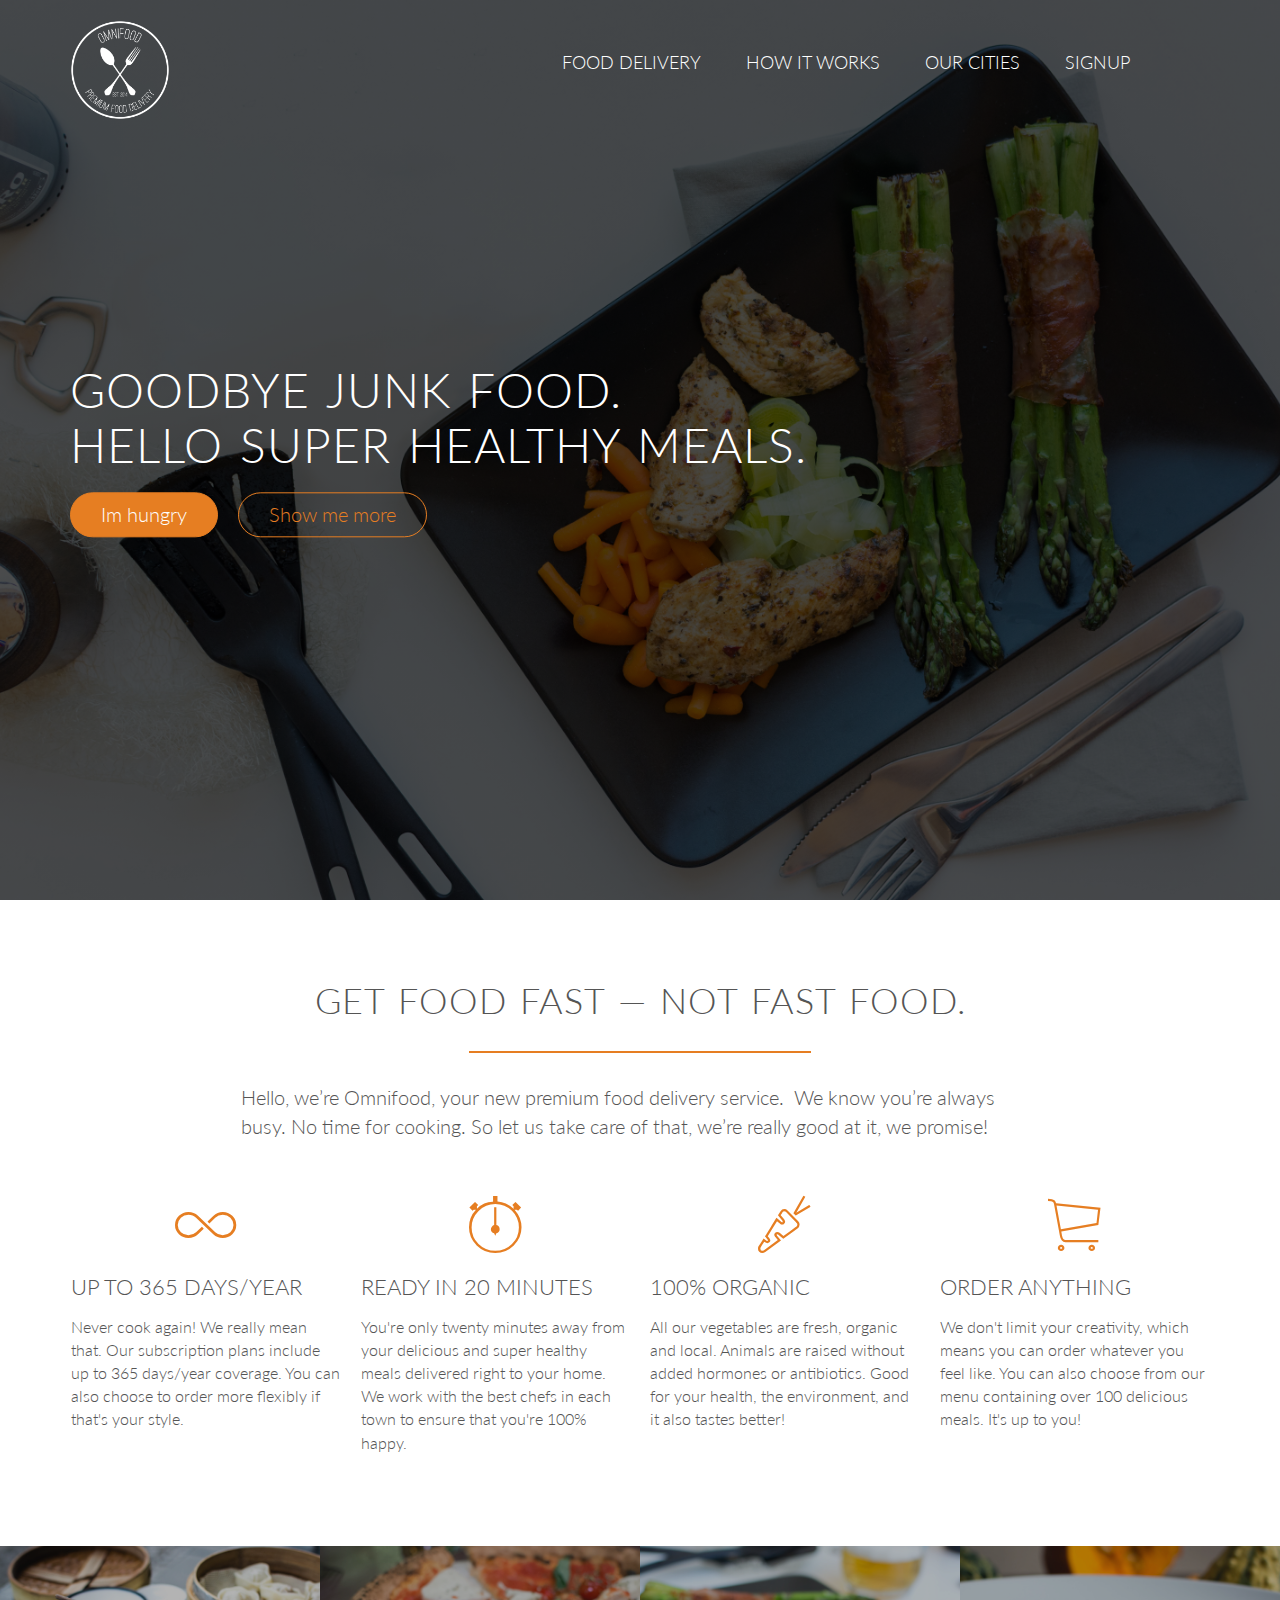
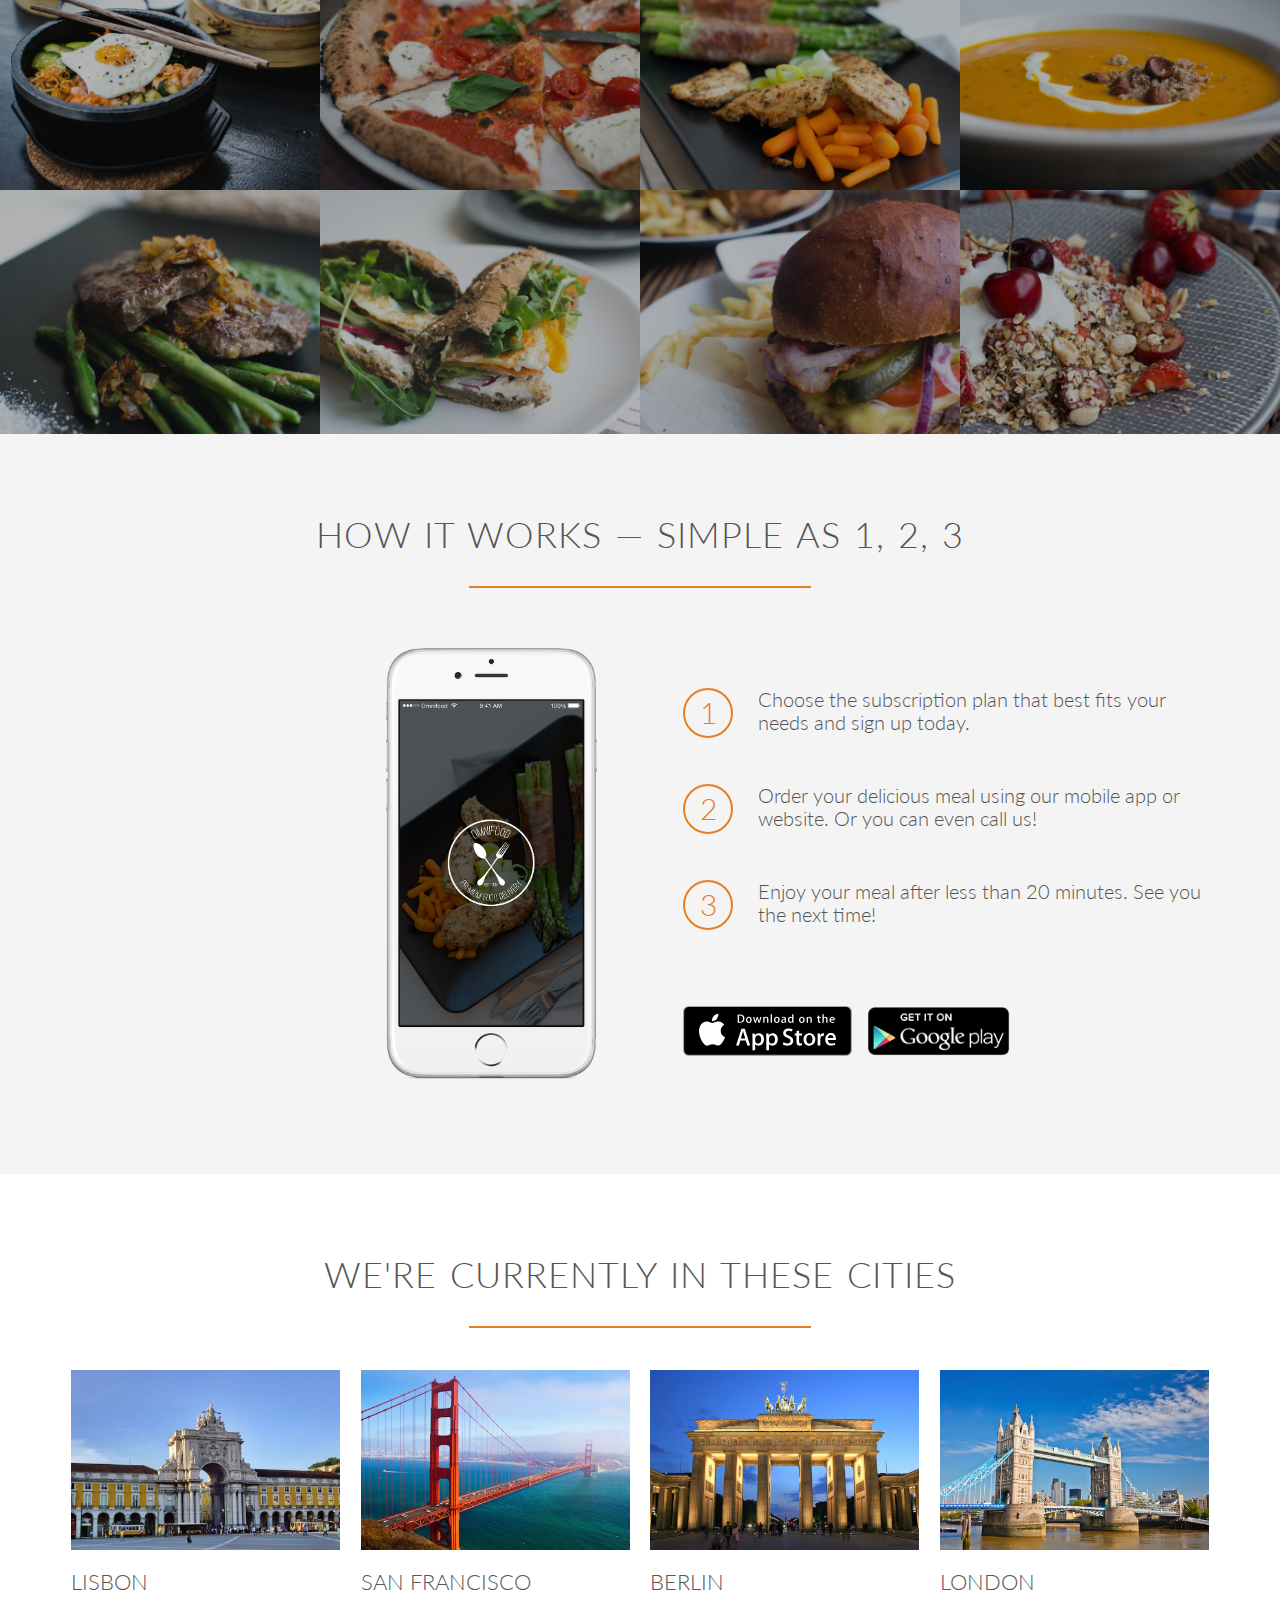
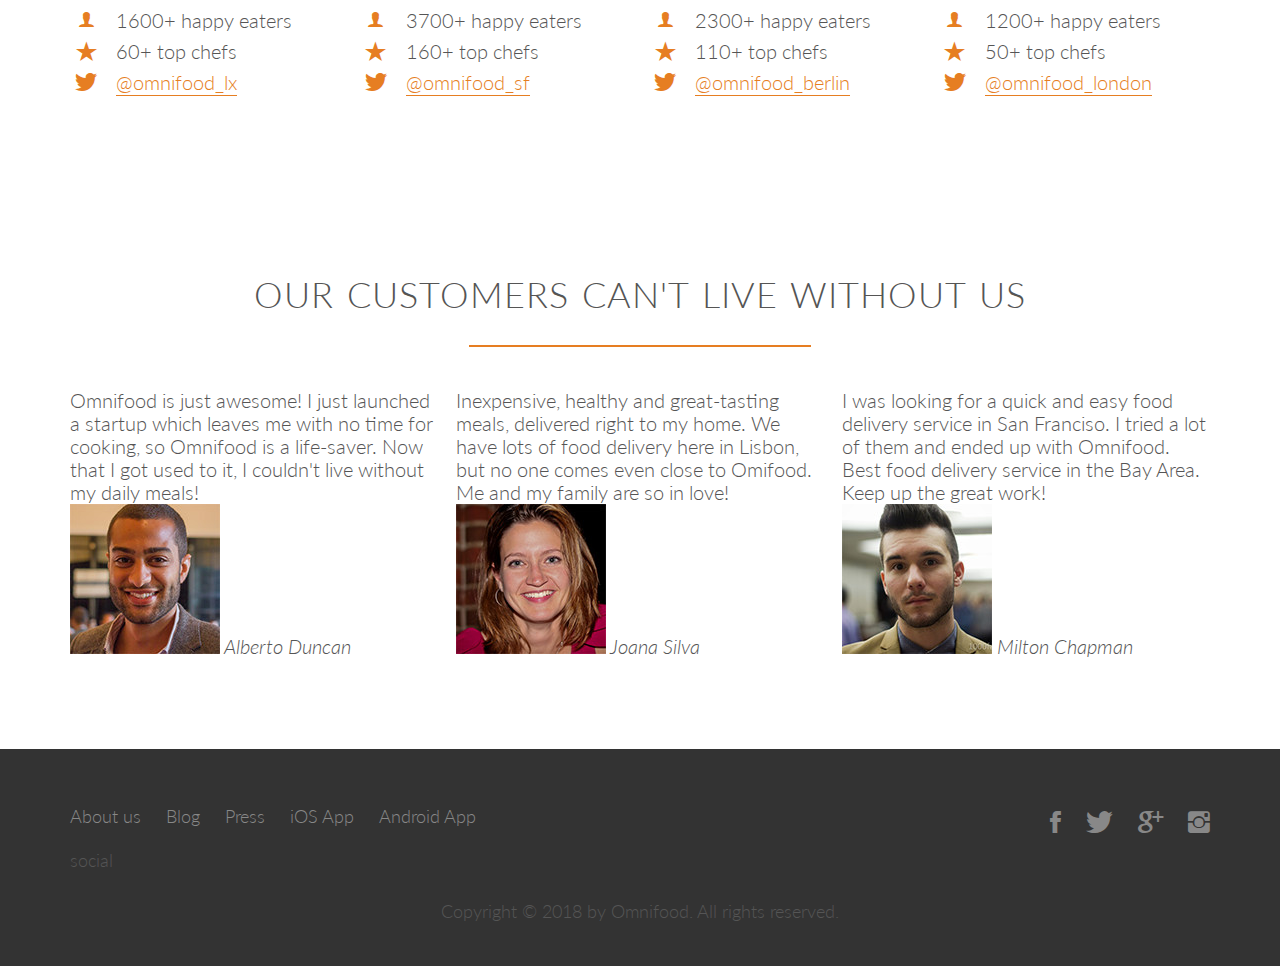
==== 2catering-company/index.html @ ddfd03fe "testimonials html" ====
<!DOCTYPE html>
<html lang=en>
    <head>
        <link rel="stylesheet" href="./vendors/css/normalize.css">
        <link rel="stylesheet" href="./vendors/css/grid.css">
        <link rel="stylesheet" href="./vendors/css/ionicons.min.css">
        <link rel="stylesheet" href="./resources/css/style.css">
        <link href="https://fonts.googleapis.com/css?family=Lato:100,300,300i,400" rel="stylesheet">
        <title>Diet Catering</title>
    </head>
    <body>
        <header>
            <nav>
                <div class="row">
                <img src="./resources/img/logo-white.png" alt="logo" class="logo">
                <ul class="main-nav">
                    <li> <a href="#">Food delivery</a> </li>
                    <li> <a href="#">How it works</a> </li>
                    <li> <a href="#">Our cities</a> </li>
                    <li> <a href="#">Signup</a> </li>
                </ul>
                </div>
            </nav>
            <div class="hero-text-box">
                <h1>Goodbye junk food.<br> Hello super healthy meals.</h1>
                <a class="btn btn-full" href="#">Im hungry</a>
                <a class="btn btn-ghost" href="#">Show me more</a>
            </div>
        </header>

        <section class="section-features">
            <div class="row">
                <h2>Get food fast &mdash; not fast food.</h2>
                <p class="long-copy">
                    Hello, we’re Omnifood, your new premium food delivery service. 
                    We know you’re always busy. No time for cooking. 
                    So let us take care of that, we’re really good at it, we promise!    
                </p>
            </div>
            <div class="row">
                <div class="col span-1-of-4 box">
                <i class="ion-ios-infinite-outline icon-big"></i>
                    <h3>Up to 365 days/year</h3>
                    <p>Never cook again! We really mean that. 
                        Our subscription plans include up to 365 days/year coverage. 
                        You can also choose to order more flexibly if that's your style.
                    </p>
                </div>

                <div class="col span-1-of-4 box">
                <i class="ion-ios-stopwatch-outline icon-big"></i>
                    <h3>Ready in 20 minutes</h3>
                    <p>You're only twenty minutes away from your delicious and 
                        super healthy meals delivered right to your home. 
                        We work with the best chefs in each town to ensure that you're 
                        100% happy.</p>
                </div>

                <div class="col span-1-of-4 box">
                    <i class="ion-ios-nutrition-outline icon-big"></i>
                    <h3>100% organic</h3>
                    <p>All our vegetables are fresh, organic and local. 
                        Animals are raised without added hormones or antibiotics. 
                        Good for your health, the environment, and it also tastes better!</p>
                </div>

                <div class="col span-1-of-4 box">
                    <i class="ion-ios-cart-outline icon-big"></i>
                    <h3>Order anything</h3>
                    <p>We don't limit your creativity, which means you can order 
                        whatever you feel like. 
                        You can also choose from our menu containing over 100 delicious meals. 
                        It's up to you!</p>
                </div>
            </div>
            
        </section>

        <section class="section-meals">
            <ul class="meals-showcase clearfix">
                <li>
                    <figure class="meal-photo">
                        <img src="resources/img/1.jpg" alt="Korean bibimbap with egg and vegetables">
                    </figure>
                </li>
                <li>
                    <figure class="meal-photo">
                        <img src="resources/img/2.jpg" alt="Simple italian pizza with cherry tomatoes">
                    </figure>
                </li>
                <li>
                    <figure class="meal-photo">
                        <img src="resources/img/3.jpg" alt="Chicken breast steak with vegetables ">
                    </figure>
                </li>
                <li>
                    <figure class="meal-photo">
                        <img src="resources/img/4.jpg" alt="Autumn pumpkin soup">
                    </figure>
                </li>
            </ul>
            <ul class="meals-showcase clearfix">
                <li>
                    <figure class="meal-photo">
                        <img src="resources/img/5.jpg" alt="Paleo beef steak with vegetables">
                    </figure>
                </li>
                <li>
                    <figure class="meal-photo">
                        <img src="resources/img/6.jpg" alt="Healthy baguette with egg and vegetables">
                    </figure>
                </li>
                <li>
                    <figure class="meal-photo">
                        <img src="resources/img/7.jpg" alt="Burger with cheddar and bacon">
                    </figure>
                </li>
                <li>
                    <figure class="meal-photo">
                        <img src="resources/img/8.jpg" alt="Granola with cherries and strawberries">
                    </figure>
                </li>
            </ul>
        </section>

        <section class="section-steps">
            <div class="row">
                <h2>How it works &mdash; Simple as 1, 2, 3</h2>
            </div>
            <div class="row">
                <div class="col span-1-of-2 steps-box">
                    <img src="resources/img/app-iPhone.png" alt="iPhone app" class="app-screen">
                </div>
                <div class="col span-1-of-2 steps-box">
                    <div class="works-step">
                        <div>1</div>
                        <p>Choose the subscription plan that best fits your needs and sign up today.</p>
                    </div>
                    <div class="works-step">
                        <div>2</div>
                        <p>Order your delicious meal using our mobile app or website. Or you can even call us!</p>
                    </div>
                    <div class="works-step">
                        <div>3</div>
                        <p>Enjoy your meal after less than 20 minutes. See you the next time!</p>
                    </div>

                    <a href="#" class="btn-app"><img src="resources/img/download-app.svg" alt="App Store Button"></a>
                    <a href="#" class="btn-app"><img src="resources/img/download-app-android.png" alt="Androind Button"></a>
                </div>
            </div>
        </section>

        <section class="section-cities">
            <div class="row">
                <h2>We're currently in these cities</h2>
            </div>
            <div class="row">
                    <div class="col span-1-of-4 box">
                        <img src="resources/img/lisbon-3.jpg" alt="lisbon">
                        <h3>Lisbon</h3>
                        <div class="city-feature">
                            <i class="ion-ios-person icon-small"></i>
                            1600+ happy eaters
                        </div>
                        <div class="city-feature">
                            <i class="ion-ios-star icon-small"></i>
                            60+ top chefs
                        </div>
                        <div class="city-feature">
                            <i class="ion-social-twitter icon-small"></i>
                            <a href="#">@omnifood_lx</a> 
                        </div>
                    </div>
                    <div class="col span-1-of-4 box">
                        <img src="resources/img/san-francisco.jpg" alt="San Francisco">
                        <h3>San Francisco</h3>
                        <div class="city-feature">
                            <i class="ion-ios-person icon-small"></i>
                            3700+ happy eaters
                        </div>
                        <div class="city-feature">
                            <i class="ion-ios-star icon-small"></i>
                            160+ top chefs
                        </div>
                        <div class="city-feature">
                            <i class="ion-social-twitter icon-small"></i>
                            <a href="#">@omnifood_sf</a> 
                        </div>
                    </div>
                    <div class="col span-1-of-4 box">
                        <img src="resources/img/berlin.jpg" alt="Berlin">
                        <h3>Berlin</h3>
                        <div class="city-feature">
                            <i class="ion-ios-person icon-small"></i>
                            2300+ happy eaters
                        </div>
                        <div class="city-feature">
                            <i class="ion-ios-star icon-small"></i>
                            110+ top chefs
                        </div>
                        <div class="city-feature">
                            <i class="ion-social-twitter icon-small"></i>
                            <a href="#">@omnifood_berlin</a> 
                        </div>
                    </div>
                    <div class="col span-1-of-4 box">
                        <img src="resources/img/london.jpg" alt="London">
                        <h3>London</h3>
                        <div class="city-feature">
                            <i class="ion-ios-person icon-small"></i>
                            1200+ happy eaters
                        </div>
                        <div class="city-feature">
                            <i class="ion-ios-star icon-small"></i>
                            50+ top chefs
                        </div>
                        <div class="city-feature">
                            <i class="ion-social-twitter icon-small"></i>
                           <a href="#">@omnifood_london</a> 
                        </div>
                    </div>
            </div>
        </section>

        <section class="section-testimonials">
            <div class="row">
                <h2>Our customers can't live without us</h2>
            </div>
            <div class="row">
            <div class="col span-1-of-3">
                <blockquote>
                    Omnifood is just awesome! I just launched a startup which leaves me with no time for cooking, so Omnifood is a life-saver. Now that I got used to it, I couldn't live without my daily meals!
                </blockquote>
                <cite> <img src="resources/img/customer-1.jpg"> Alberto Duncan</cite>
            </div>
            <div class="col span-1-of-3">
                <blockquote>
                    Inexpensive, healthy and great-tasting meals, delivered right to my home. We have lots of food delivery here in Lisbon, but no one comes even close to Omifood. Me and my family are so in love!
                </blockquote>
                <cite> <img src="resources/img/customer-2.jpg"> Joana Silva</cite>
            </div>
            <div class="col span-1-of-3">
                <blockquote>
                    I was looking for a quick and easy food delivery service in San Franciso. I tried a lot of them and ended up with Omnifood. Best food delivery service in the Bay Area. Keep up the great work!
                </blockquote>
                <cite> <img src="resources/img/customer-3.jpg"> Milton Chapman</cite>
            </div>
            </div>
        </section>

        <footer>
            <div class="row">
                <div class="col span-1-of-2">
                    <ul class="footer-nav">
                        <li> <a href="#">About us</a> </li>
                        <li> <a href="#">Blog</a> </li>
                        <li> <a href="#">Press</a> </li>
                        <li> <a href="#">iOS App</a> </li>
                        <li> <a href="#">Android App</a> </li>

                    </ul>
                </div>
                <div class="col span-1-of-2">
                    <ul class="social-links">
                        <li> <a href="#"> <i class="ion-social-facebook"></i> </a> </li>
                        <li> <a href="#"> <i class="ion-social-twitter"></i> </a> </li>
                        <li> <a href="#"> <i class="ion-social-googleplus"></i> </a> </li>
                        <li> <a href="#"> <i class="ion-social-instagram"></i> </a> </li>
                    </ul>
                </div>social
            </div>
            <div class="row">
                <p>
                    Copyright &copy 2018 by Omnifood. All rights reserved.
                </p>
            </div>
        </footer>
    </body>

</html>
---- 2catering-company/vendors/css/grid.css ----
/*  SECTIONS  ============================================================================= */

.section {
	clear: both;
	padding: 0px;
	margin: 0px;
}

/*  GROUPING  ============================================================================= */

.row {
    zoom: 1; /* For IE 6/7 (trigger hasLayout) */
}

.row:before,
.row:after {
    content:"";
    display:table;
}
.row:after {
    clear:both;
}

/*  GRID COLUMN SETUP   ==================================================================== */

.col {
	display: block;
	float:left;
	margin: 1% 0 1% 1.6%;
}

.col:first-child { margin-left: 0; } /* all browsers except IE6 and lower */


/*  REMOVE MARGINS AS ALL GO FULL WIDTH AT 480 PIXELS */

@media only screen and (max-width: 480px) {
	.col { 
		/*margin: 1% 0 1% 0%;*/
        margin: 0;
	}
}


/*  GRID OF TWO   ============================================================================= */


.span-2-of-2 {
	width: 100%;
}

.span-1-of-2 {
	width: 49.2%;
}

/*  GO FULL WIDTH AT LESS THAN 480 PIXELS */

@media only screen and (max-width: 480px) {
	.span-2-of-2 {
		width: 100%; 
	}
	.span-1-of-2 {
		width: 100%; 
	}
}


/*  GRID OF THREE   ============================================================================= */

	
.span-3-of-3 {
	width: 100%; 
}

.span-2-of-3 {
	width: 66.13%; 
}

.span-1-of-3 {
	width: 32.26%; 
}


/*  GO FULL WIDTH AT LESS THAN 480 PIXELS */

@media only screen and (max-width: 480px) {
	.span-3-of-3 {
		width: 100%; 
	}
	.span-2-of-3 {
		width: 100%; 
	}
	.span-1-of-3 {
		width: 100%;
	}
}

/*  GRID OF FOUR   ============================================================================= */

	
.span-4-of-4 {
	width: 100%; 
}

.span-3-of-4 {
	width: 74.6%; 
}

.span-2-of-4 {
	width: 49.2%; 
}

.span-1-of-4 {
	width: 23.8%; 
}


/*  GO FULL WIDTH AT LESS THAN 480 PIXELS */

@media only screen and (max-width: 480px) {
	.span-4-of-4 {
		width: 100%; 
	}
	.span-3-of-4 {
		width: 100%; 
	}
	.span-2-of-4 {
		width: 100%; 
	}
	.span-1-of-4 {
		width: 100%; 
	}
}


/*  GRID OF FIVE   ============================================================================= */

	
.span-5-of-5 {
	width: 100%;
}

.span-4-of-5 {
  	width: 79.68%; 
}

.span-3-of-5 {
  	width: 59.36%; 
}

.span-2-of-5 {
  	width: 39.04%;
}

.span-1-of-5 {
  	width: 18.72%;
}


/*  GO FULL WIDTH AT LESS THAN 480 PIXELS */

@media only screen and (max-width: 480px) {
	.span-5-of-5 {
		width: 100%; 
	}
	.span-4-of-5 {
		width: 100%; 
	}
	.span-3-of-5 {
		width: 100%; 
	}
	.span-2-of-5 {
		width: 100%; 
	}
	.span-1-of-5 {
		width: 100%; 
	}
}


/*  GRID OF SIX   ============================================================================= */


.span-6-of-6 {
	width: 100%;
}

.span-5-of-6 {
  	width: 83.06%;
}

.span-4-of-6 {
  	width: 66.13%;
}

.span-3-of-6 {
  	width: 49.2%;
}

.span-2-of-6 {
  	width: 32.26%;
}

.span-1-of-6 {
  	width: 15.33%;
}


/*  GO FULL WIDTH AT LESS THAN 480 PIXELS */

@media only screen and (max-width: 480px) {
	.span-6-of-6 {
		width: 100%; 
	}
	.span-5-of-6 {
		width: 100%; 
	}
	.span-4-of-6 {
		width: 100%; 
	}
	.span-3-of-6 {
		width: 100%; 
	}
	.span-2-of-6 {
		width: 100%; 
	}
	.span-1-of-6 {
		width: 100%; 
	}
}



/*  GRID OF SEVEN   ============================================================================= */


.span-7-of-7 {
	width: 100%;
}

.span-6-of-7 {
	width: 85.48%;
}

.span-5-of-7 {
  	width: 70.97%;
}

.span-4-of-7 {
  	width: 56.45%;
}

.span-3-of-7 {
  	width: 41.94%;
}

.span-2-of-7 {
  	width: 27.42%;
}

.span-1-of-7 {
  	width: 12.91%;
}


/*  GO FULL WIDTH AT LESS THAN 480 PIXELS */

@media only screen and (max-width: 480px) {
	.span-7-of-7 {
		width: 100%; 
	}
	.span-6-of-7 {
		width: 100%; 
	}
	.span-5-of-7 {
		width: 100%; 
	}
	.span-4-of-7 {
		width: 100%; 
	}
	.span-3-of-7 {
		width: 100%; 
	}
	.span-2-of-7 {
		width: 100%; 
	}
	.span-1-of-7 {
		width: 100%; 
	}
}


/*  GRID OF EIGHT   ============================================================================= */

	
.span-8-of-8 {
	width: 100%;
}

.span-7-of-8 {
	width: 87.3%; 
}

.span-6-of-8 {
	width: 74.6%; 
}

.span-5-of-8 {
	width: 61.9%; 
}

.span-4-of-8 {
	width: 49.2%; 
}

.span-3-of-8 {
	width: 36.5%;
}

.span-2-of-8 {
	width: 23.8%; 
}

.span-1-of-8 {
	width: 11.1%; 
}


/*  GO FULL WIDTH AT LESS THAN 480 PIXELS */

@media only screen and (max-width: 480px) {
	.span-8-of-8 {
		width: 100%; 
	}
	.span-7-of-8 {
		width: 100%; 
	}
	.span-6-of-8 {
		width: 100%; 
	}
	.span-5-of-8 {
		width: 100%; 
	}
	.span-4-of-8 {
		width: 100%; 
	}
	.span-3-of-8 {
		width: 100%; 
	}
	.span-2-of-8 {
		width: 100%; 
	}
	.span-1-of-8 {
		width: 100%; 
	}
}


/*  GRID OF NINE   ============================================================================= */


.span-9-of-9 {
	width: 100%;
}

.span-8-of-9 {
	width: 88.71%;
}

.span-7-of-9 {
	width: 77.42%; 
}

.span-6-of-9 {
	width: 66.13%; 
}

.span-5-of-9 {
	width: 54.84%; 
}

.span-4-of-9 {
	width: 43.55%; 
}

.span-3-of-9 {
	width: 32.26%;
}

.span-2-of-9 {
	width: 20.97%; 
}

.span-1-of-9 {
	width: 9.68%; 
}


/*  GO FULL WIDTH AT LESS THAN 480 PIXELS */

@media only screen and (max-width: 480px) {
	.span-9-of-9 {
		width: 100%; 
	}
	.span-8-of-9 {
		width: 100%; 
	}
	.span-7-of-9 {
		width: 100%; 
	}
	.span-6-of-9 {
		width: 100%; 
	}
	.span-5-of-9 {
		width: 100%; 
	}
	.span-4-of-9 {
		width: 100%; 
	}
	.span-3-of-9 {
		width: 100%; 
	}
	.span-2-of-9 {
		width: 100%; 
	}
	.span-1-of-9 {
		width: 100%; 
	}
}


/*  GRID OF TEN   ============================================================================= */


.span-10-of-10 {
	width: 100%;
}

.span-9-of-10 {
	width: 89.84%;
}

.span-8-of-10 {
	width: 79.68%;
}

.span-7-of-10 {
	width: 69.52%; 
}

.span-6-of-10 {
	width: 59.36%; 
}

.span-5-of-10 {
	width: 49.2%; 
}

.span-4-of-10 {
	width: 39.04%; 
}

.span-3-of-10 {
	width: 28.88%;
}

.span-2-of-10 {
	width: 18.72%; 
}

.span-1-of-10 {
	width: 8.56%; 
}


/*  GO FULL WIDTH AT LESS THAN 480 PIXELS */

@media only screen and (max-width: 480px) {
	.span-10-of-10 {
		width: 100%; 
	}
	.span-9-of-10 {
		width: 100%; 
	}
	.span-8-of-10 {
		width: 100%; 
	}
	.span-7-of-10 {
		width: 100%; 
	}
	.span-6-of-10 {
		width: 100%; 
	}
	.span-5-of-10 {
		width: 100%; 
	}
	.span-4-of-10 {
		width: 100%; 
	}
	.span-3-of-10 {
		width: 100%; 
	}
	.span-2-of-10 {
		width: 100%; 
	}
	.span-1-of-10 {
		width: 100%; 
	}
}


/*  GRID OF ELEVEN   ============================================================================= */

.span-11-of-11 {
	width: 100%;
}

.span-10-of-11 {
	width: 90.76%;
}

.span-9-of-11 {
	width: 81.52%;
}

.span-8-of-11 {
	width: 72.29%;
}

.span-7-of-11 {
	width: 63.05%; 
}

.span-6-of-11 {
	width: 53.81%; 
}

.span-5-of-11 {
	width: 44.58%; 
}

.span-4-of-11 {
	width: 35.34%; 
}

.span-3-of-11 {
	width: 26.1%;
}

.span-2-of-11 {
	width: 16.87%; 
}

.span-1-of-11 {
	width: 7.63%; 
}


/*  GO FULL WIDTH AT LESS THAN 480 PIXELS */

@media only screen and (max-width: 480px) {
	.span-11-of-11 {
		width: 100%; 
	}
	.span-10-of-11 {
		width: 100%; 
	}
	.span-9-of-11 {
		width: 100%; 
	}
	.span-8-of-11 {
		width: 100%; 
	}
	.span-7-of-11 {
		width: 100%; 
	}
	.span-6-of-11 {
		width: 100%; 
	}
	.span-5-of-11 {
		width: 100%; 
	}
	.span-4-of-11 {
		width: 100%; 
	}
	.span-3-of-11 {
		width: 100%; 
	}
	.span-2-of-11 {
		width: 100%; 
	}
	.span-1-of-11 {
		width: 100%; 
	}
}


/*  GRID OF TWELVE   ============================================================================= */

.span-12-of-12 {
	width: 100%;
}

.span-11-of-12 {
	width: 91.53%;
}

.span-10-of-12 {
	width: 83.06%;
}

.span-9-of-12 {
	width: 74.6%;
}

.span-8-of-12 {
	width: 66.13%;
}

.span-7-of-12 {
	width: 57.66%; 
}

.span-6-of-12 {
	width: 49.2%; 
}

.span-5-of-12 {
	width: 40.73%; 
}

.span-4-of-12 {
	width: 32.26%; 
}

.span-3-of-12 {
	width: 23.8%;
}

.span-2-of-12 {
	width: 15.33%; 
}

.span-1-of-12 {
	width: 6.86%; 
}


/*  GO FULL WIDTH AT LESS THAN 480 PIXELS */

@media only screen and (max-width: 480px) {
	.span-12-of-12 {
		width: 100%; 
	}
	.span-11-of-12 {
		width: 100%; 
	}
	.span-10-of-12 {
		width: 100%; 
	}
	.span-9-of-12 {
		width: 100%; 
	}
	.span-8-of-12 {
		width: 100%; 
	}
	.span-7-of-12 {
		width: 100%; 
	}
	.span-6-of-12 {
		width: 100%; 
	}
	.span-5-of-12 {
		width: 100%; 
	}
	.span-4-of-12 {
		width: 100%; 
	}
	.span-3-of-12 {
		width: 100%; 
	}
	.span-2-of-12 {
		width: 100%; 
	}
	.span-1-of-12 {
		width: 100%; 
	}
}
---- 2catering-company/resources/css/style.css ----
/* orange:  #e67e22*/

/*---------------------------------*/
/* BASIC SETUP */
/*---------------------------------*/

* {
    margin: 0;
    padding: 0;
    box-sizing: border-box;
}

html,
body {
    color: #555;
    font-family: 'Lato', 'Arial', sans-serif;
    font-weight: 300;
    font-size: 20px;
    text-rendering: optimizeLegibility;
}

.clearfix {zoom: 1;}
.clearfix:after {
    content: '.';
    clear: both;
    display: block;
    height: 0;
    visibility: hidden;
}

/*---------------------------------*/
/* REUSABLE COMPONENTS */
/*---------------------------------*/

.row {
    max-width: 1140px;
    margin: 0 auto;
}

section {
    padding: 80px 0;
}

h1, 
h2,
h3 {
    font-weight: 300;
    text-transform: uppercase;
}

h1 {
    margin-top: 0;
    margin-bottom: 20px;
    color: #fff;
    font-size: 240%;
    word-spacing: 3px;
    letter-spacing: 1px;
}

h2 {
    font-size: 180%;
    word-spacing: 2px;
    text-align: center;
    margin-bottom: 30px;
    letter-spacing: 1px;
}

h3 {
    font-size: 110%;
    margin-bottom: 15px;
}

h2:after {
    display: block;
    height: 2px;
    background-color: #e67e22;
    content: " ";
    width: 30%;
    margin: 0 auto;
    margin-top: 30px;
}

.box {
    padding: 1px;
}

/* PARAGRAPHS */
.long-copy {
    line-height: 145%;
    width: 70%;
    margin-left: 15%;
}

.box p {
    font-size: 80%;
    line-height: 145%;
}

/* ICONS */
.icon-big {
    font-size: 350%;
    display: block;
    color: #e67e22;
    margin-bottom: 10px;
    text-align: center;
}

.icon-small {
    display: inline-block;
    width: 30px;
    text-align: center;
    color: #e67e22;
    font-size: 120%;
    margin-right: 10px;
    /* aligning icons and text*/
    line-height: 120%;
    vertical-align: middle;
    margin-top: -5px;
}

/* LINKS */

a:link,
a:visited {
    color: #e67e22;
    text-decoration: none;
    padding-bottom: 1px;
    border-bottom: 1px solid #e67e22;
    transition: border-bottom 0.2s, color 0.2s;
}

a:hover,
a:active {
    color: #555;
    border-bottom: 1px solid transparent;
}

/* BUTTONS */

.btn:link,
.btn:visited {
    display: inline-block;
    padding: 10px 30px;
    font-weight: 300;
    text-decoration: none;
    border-radius: 200px;
    transition: background-color 0.2s, border 0.2s, color 0.2s;
}

.btn-full:link,
.btn-full:visited  {
    background-color: #e67e22;
    border: 1px solid #e67e22;
    color: #fff;
    margin-right: 15px;
}

.btn-ghost:link,
.btn-ghost:visited {
    border: 1px solid #e67e22;
    color: #e67e22
}

.btn:hover,
.btn:active {
    background-color: #cf6d17;
}

.btn-full:hover,
.btn-full:active {
    border: 1px solid #cf6d17;
}

.btn-ghost:hover,
.btn-ghost:active {
    border: 1px solid #cf6d17;
    color: #fff;
}

/*---------------------------------*/
/* HEADER */
/*---------------------------------*/

header {
    background-image: linear-gradient(rgba(0, 0, 0, 0.7), rgba(0, 0, 0, 0.7)), url(img/hero.jpg);
    background-size: cover;
    background-position: center;
    height: 100vh;
}

.hero-text-box {
    position: absolute;
    width: 1140px;
    top: 50%;
    left: 50%;
    transform: translate(-50%, -50%);
}

.logo {
    height: 100px;
    width: auto;
    float: left;
    margin-top: 20px;
}

.main-nav {
    float: right;
    list-style: none;
    margin-top: 50px;
    margin-right: 80px;
}

.main-nav li {
    display: inline-block;
    margin-left: 40px;
}

.main-nav li a:link,
.main-nav li a:visited {
    color: #fff;
    text-decoration: none;
    text-transform: uppercase;
    font-size: 90%;
    border-bottom: 2px solid transparent;
    transition: border-bottom 0.2s;
    padding: 5px 0;
}

.main-nav li a:hover,
.main-nav li a:active {
    border-bottom: 2px solid #e67e22;
}

/*---------------------------------*/
/* FEATURES */
/*---------------------------------*/

.section-features .long-copy {
    margin-bottom: 30px;
}

/*---------------------------------*/
/* MEALS */
/*---------------------------------*/

.section-meals {
    padding: 0;
}

.meals-showcase {
    list-style: none;
    width: 100%;
}

.meals-showcase li {
    display: block;
    float: left;
    width: 25%;
}

.meal-photo {
    width: 100%;
    margin: 0;
    overflow: hidden;
    background-color: #000;
}

.meal-photo img {
    opacity: 0.7;
    width: 100%;
    height: auto;
    transform: scale(1.15);
    transition: transform 0.5s, opacity 0.5s;
}

.meal-photo img:hover {
    opacity: 1;
    width: 100%;
    height: auto;
    transform: scale(1.03);
}

/*---------------------------------*/
/* HOW IT WORKS */
/*---------------------------------*/

.section-steps {
    background-color: #f4f4f4;
}

.steps-box:first-child {
    text-align: right;
    padding-right: 3%;
    margin-top: 30px;
}

.steps-box:last-child {
    padding-left: 3%;
    margin-top: 70px;
}

.app-screen {
    width: 40%;
}

.works-step {
    margin-bottom: 50px;
}

.works-step:last-of-type {
    margin-bottom: 80px;
}

.works-step div {
    color: #e67e22;
    border: 2px solid #e67e22;
    display: inline-block;
    border-radius: 50%;
    height: 50px;
    width: 50px;
    text-align: center;
    padding: 5px;
    float: left;
    font-size: 150%;
    margin-right: 25px;
}

.btn-app:link,
.btn-app:visited {
    border: 0;
}

.btn-app img {
    height: 50px;
    width: auto;
    margin-right: 10px;
}

/*---------------------------------*/
/* CITIES */
/*---------------------------------*/

.box img {
    width: 100%;
    height: auto;
    margin-bottom: 15px;
}

.city-feature {
    margin-bottom: 5px;
}


/*---------------------------------*/
/* FOOTER */
/*---------------------------------*/

footer {
    background-color: #333;
    padding: 45px;
    font-size: 90%;
}

.footer-nav {
    list-style: none;
    float: left;
}

.social-links {
    list-style: none;
    float: right;
}

.footer-nav li, 
.social-links li {
    display: inline-block;
    margin-right: 20px;
}

.footer-nav li:last-child , 
.social-links li:last-child {
    margin-right: 0;
}

.footer-nav li a:link,
.footer-nav li a:visited,
.social-links li a:link,
.social-links li a:visited {
    text-decoration: none;
    border: 0;
    color: #888;
    transition: color 0.5s;
}

.footer-nav li a:hover,
.footer-nav li a:active {
    color: #ddd;
}

.social-links li a:link,
.social-links li a:visited {
    font-size: 160%;
}

.ion-social-facebook,
.ion-social-twitter,
.ion-social-googleplus,
.ion-social-instagram {
    transition: color 0.2s;
}

.ion-social-facebook:hover {
    color: #3b5999;
}
.ion-social-twitter:hover {
    color: #55acee;
}
.ion-social-googleplus:hover {
    color: #dd4b39;
}
.ion-social-instagram:hover {
    color: #e4405f;
}

footer p {
    color: 888;
    text-align: center;
    margin-top: 30px;
}
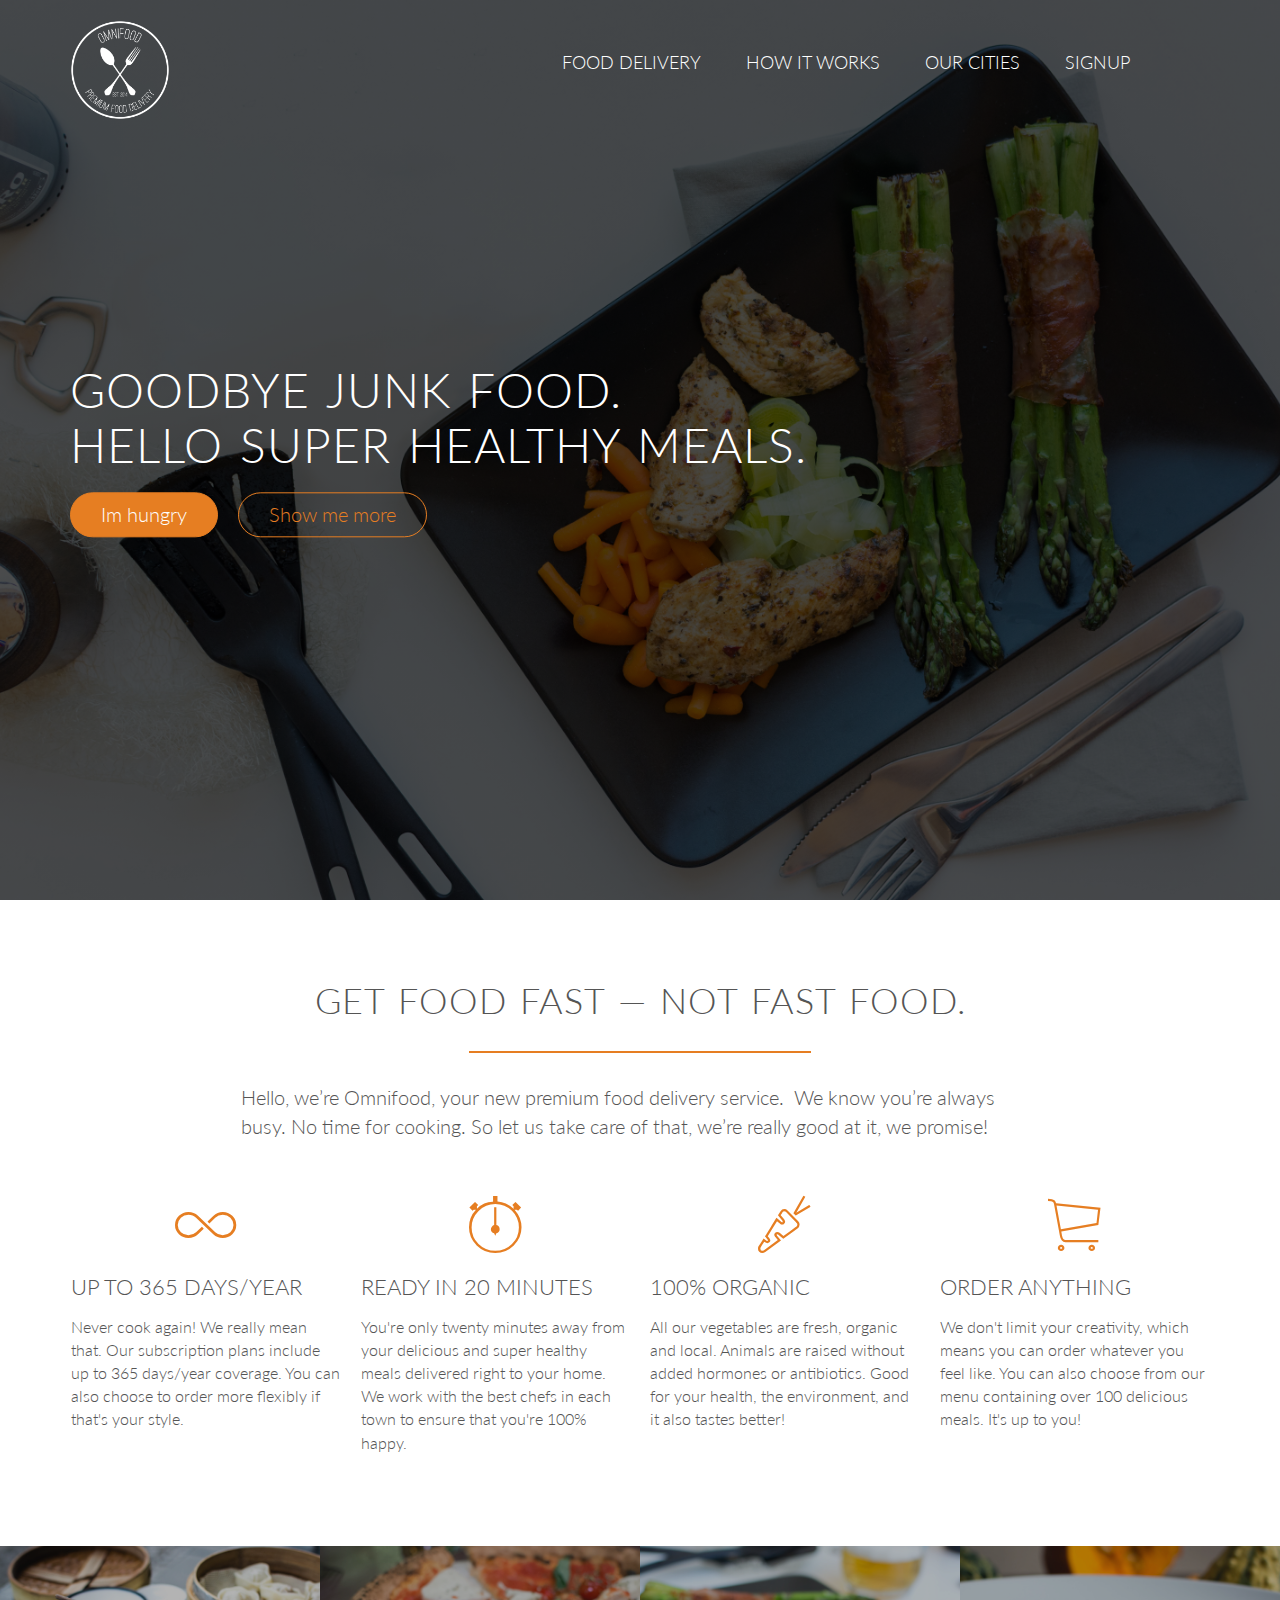
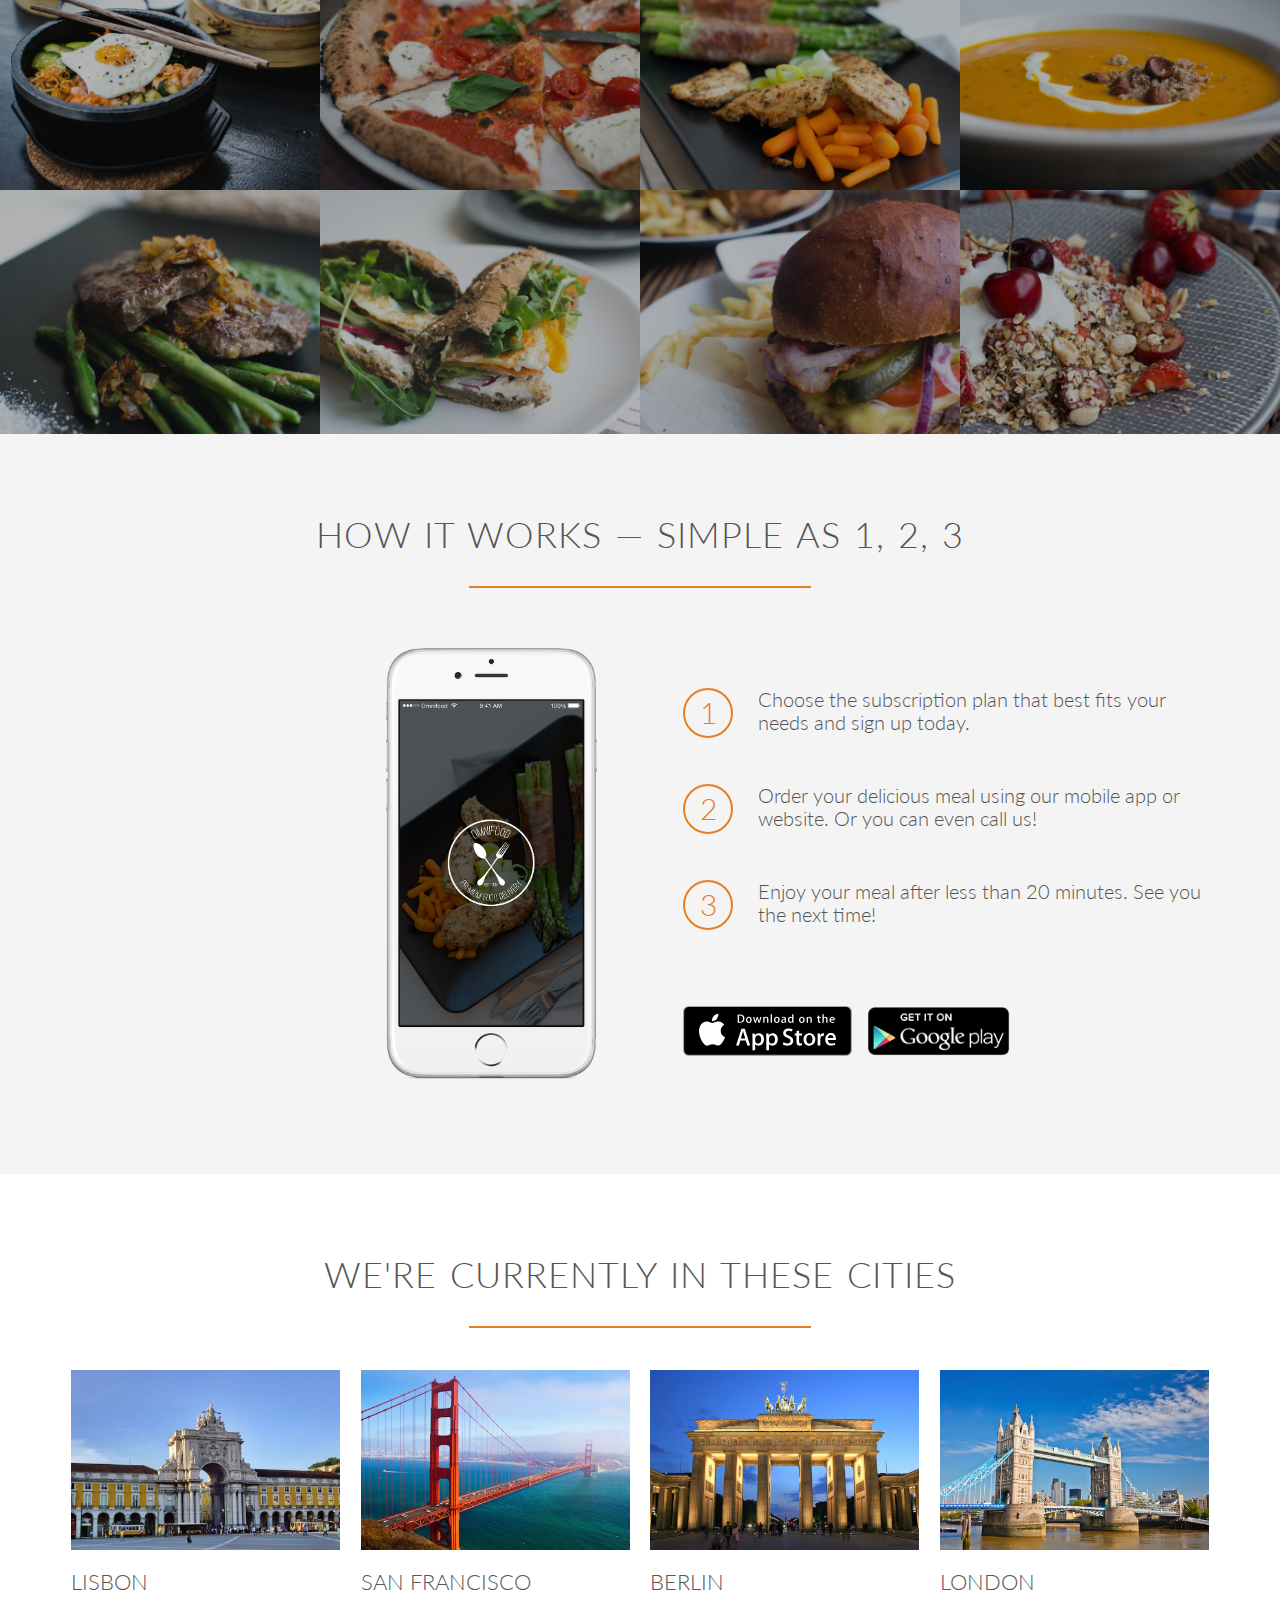
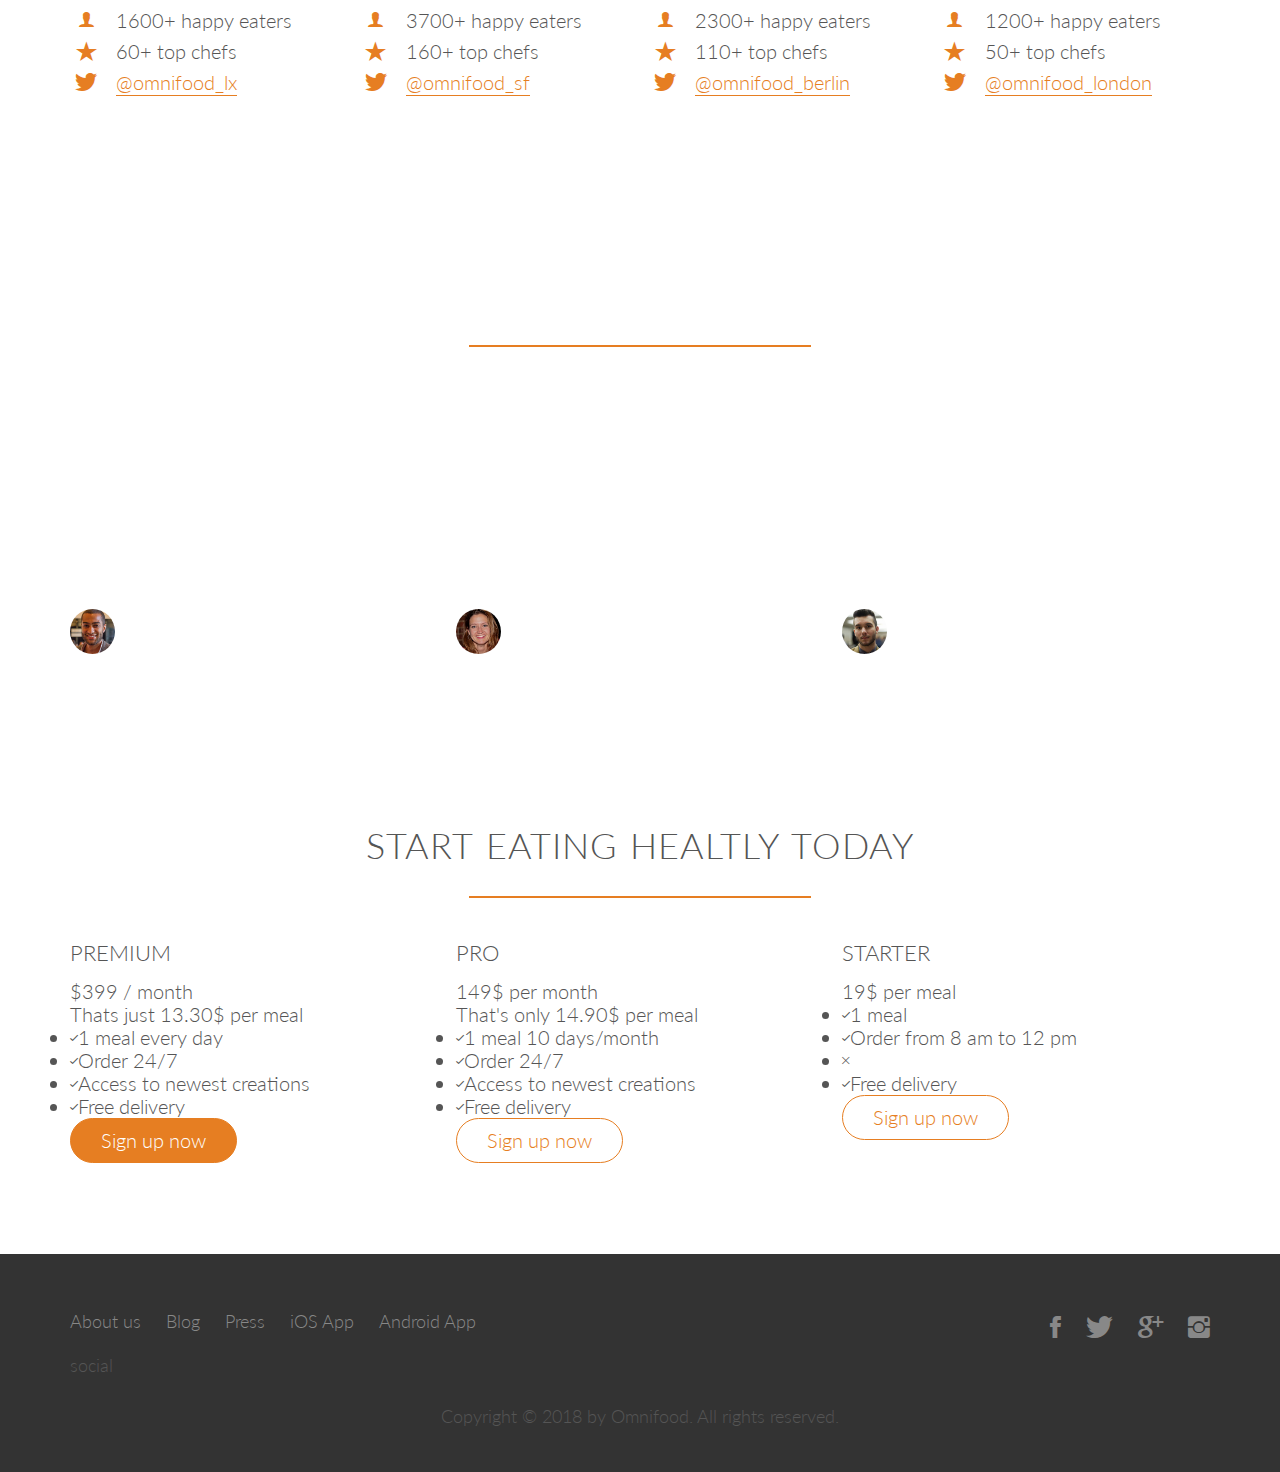
==== commit b8cf59f0: "plans&pricing html" ====
--- a/2catering-company/index.html
+++ b/2catering-company/index.html
@@ -249,6 +249,74 @@
             </div>
         </section>
 
+        <section class="section-plans">
+            <div class="row">
+                <h2>Start eating healtly today</h2>
+            </div>
+            <div class="row">
+                <div class="col span-1-of-3">
+                <div class="plan-box">
+                    <div>
+                        <h3>Premium</h3>
+                        <p class="plan-price">$399 / month</p>
+                        <p class="plan-price-meal">Thats just 13.30$ per meal</p>
+                    </div>
+                    <div>
+                        <ul>
+                            <li><i class="ion-ios-checkmark-empty"></i>1 meal every day</li>
+                            <li><i class="ion-ios-checkmark-empty"></i>Order 24/7</li>
+                            <li><i class="ion-ios-checkmark-empty"></i>Access to newest creations</li>
+                            <li><i class="ion-ios-checkmark-empty"></i>Free delivery</li>
+                        </ul>
+                    </div>
+                    <div>
+                        <a href="#" class="btn btn-full">Sign up now</a>
+                    </div>
+                </div>
+                </div>
+                <div class="col span-1-of-3">
+                <div class="plan-box">
+                    <div>
+                        <h3>Pro</h3>
+                        <p class="plan-price">149$ per month</p>
+                        <p class="plan-price-meal">That's only 14.90$ per meal</p>
+                    </div>
+                    <div>
+                        <ul>
+                            <li><i class="ion-ios-checkmark-empty"></i>1 meal 10 days/month</li>
+                            <li><i class="ion-ios-checkmark-empty"></i>Order 24/7</li>
+                            <li><i class="ion-ios-checkmark-empty"></i>Access to newest creations</li>
+                            <li><i class="ion-ios-checkmark-empty"></i>Free delivery</li>
+                        </ul>
+                    </div>
+                    <div>
+                        <a href="#" class="btn btn-ghost">Sign up now</a>
+                    </div>
+                </div>
+                </div>
+                <div class="col span-1-of-3">
+                <div class="plan-box">
+                    <div>
+                        <h3>Starter</h3>
+                        <p class="plan-price">19$ per meal</p>
+                        <p class="plan-price-meal"></p>
+                    </div>
+                    <div>
+                        <ul>
+                            <li><i class="ion-ios-checkmark-empty"></i>1 meal</li>
+                            <li><i class="ion-ios-checkmark-empty"></i>Order from 8 am to 12 pm</li>
+                            <li><i class="ion-ios-close-empty"></i></li>
+                            <li><i class="ion-ios-checkmark-empty"></i>Free delivery</li>
+                        </ul>
+                    </div>
+                    <div>
+                        <a href="#" class="btn btn-ghost">Sign up now</a>
+                    </div>
+                </div>
+                </div>
+            </div>
+        </section>
+
         <footer>
             <div class="row">
                 <div class="col span-1-of-2">
--- a/2catering-company/resources/css/style.css
+++ b/2catering-company/resources/css/style.css
@@ -186,6 +186,7 @@
     background-size: cover;
     background-position: center;
     height: 100vh;
+    background-attachment: fixed;
 }
 
 .hero-text-box {
@@ -350,6 +351,48 @@
     margin-bottom: 5px;
 }
 
+/*---------------------------------*/
+/* TESTIMONIALS */
+/*---------------------------------*/
+
+.section-testimonials {
+    background-image: linear-gradient(rgba(0, 0, 0, 0.8), rgba(0, 0, 0, 0.8)), url(img/back-customers.jpg);
+    background-size: cover;
+    color: white;
+    background-attachment: fixed;
+}
+
+blockquote {
+    padding: 2%;
+    font-style: italic;
+    line-height: 140%;
+    position: relative;
+    margin-top: 40px;
+}
+
+blockquote:before {
+    content: "\201C";
+    font-size: 500%;
+    display: block;
+    position: absolute;
+    top: -5px;
+    left: -5px;
+}
+
+
+cite {
+    font-size: 90%;
+    margin-top: 25px;
+    display: block;
+}
+
+cite img {
+    height: 45px;
+    border-radius: 50%;
+    margin-right: 10px;
+    vertical-align: middle;
+
+}
 
 /*---------------------------------*/
 /* FOOTER */
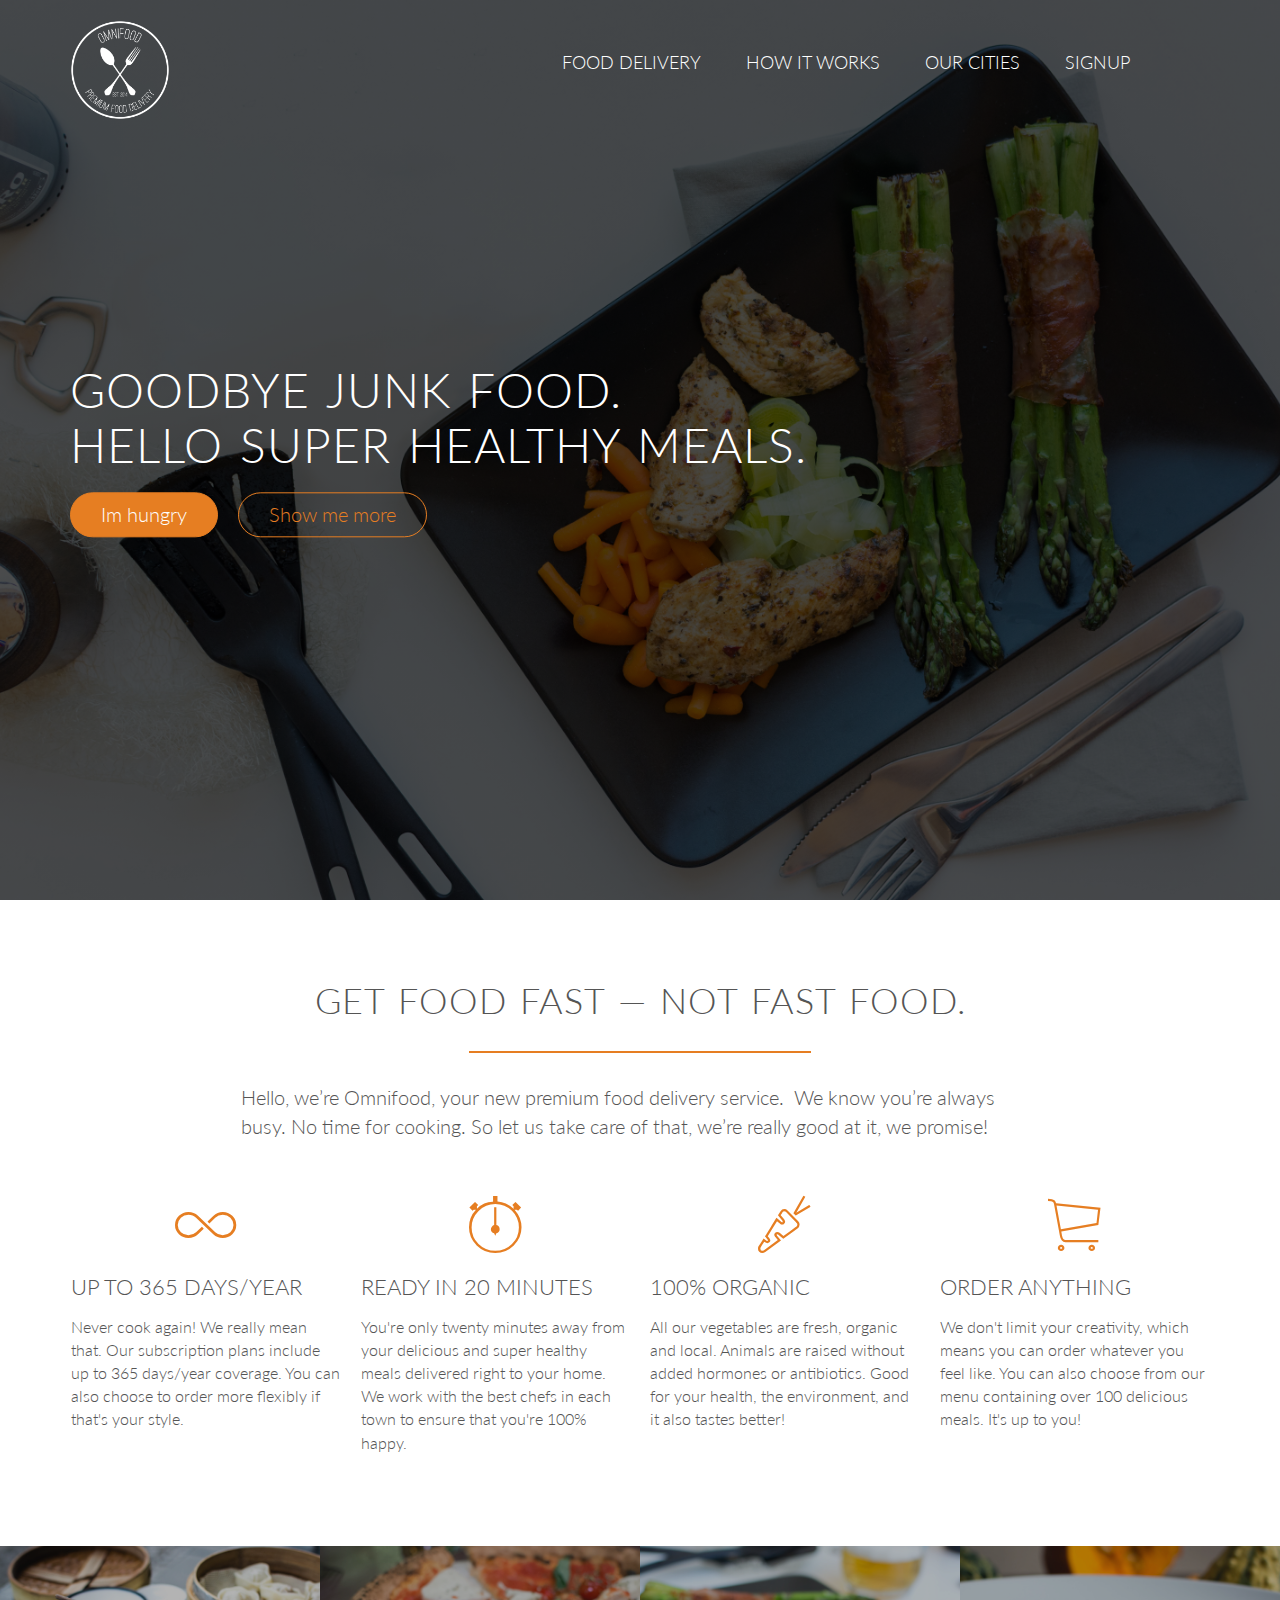
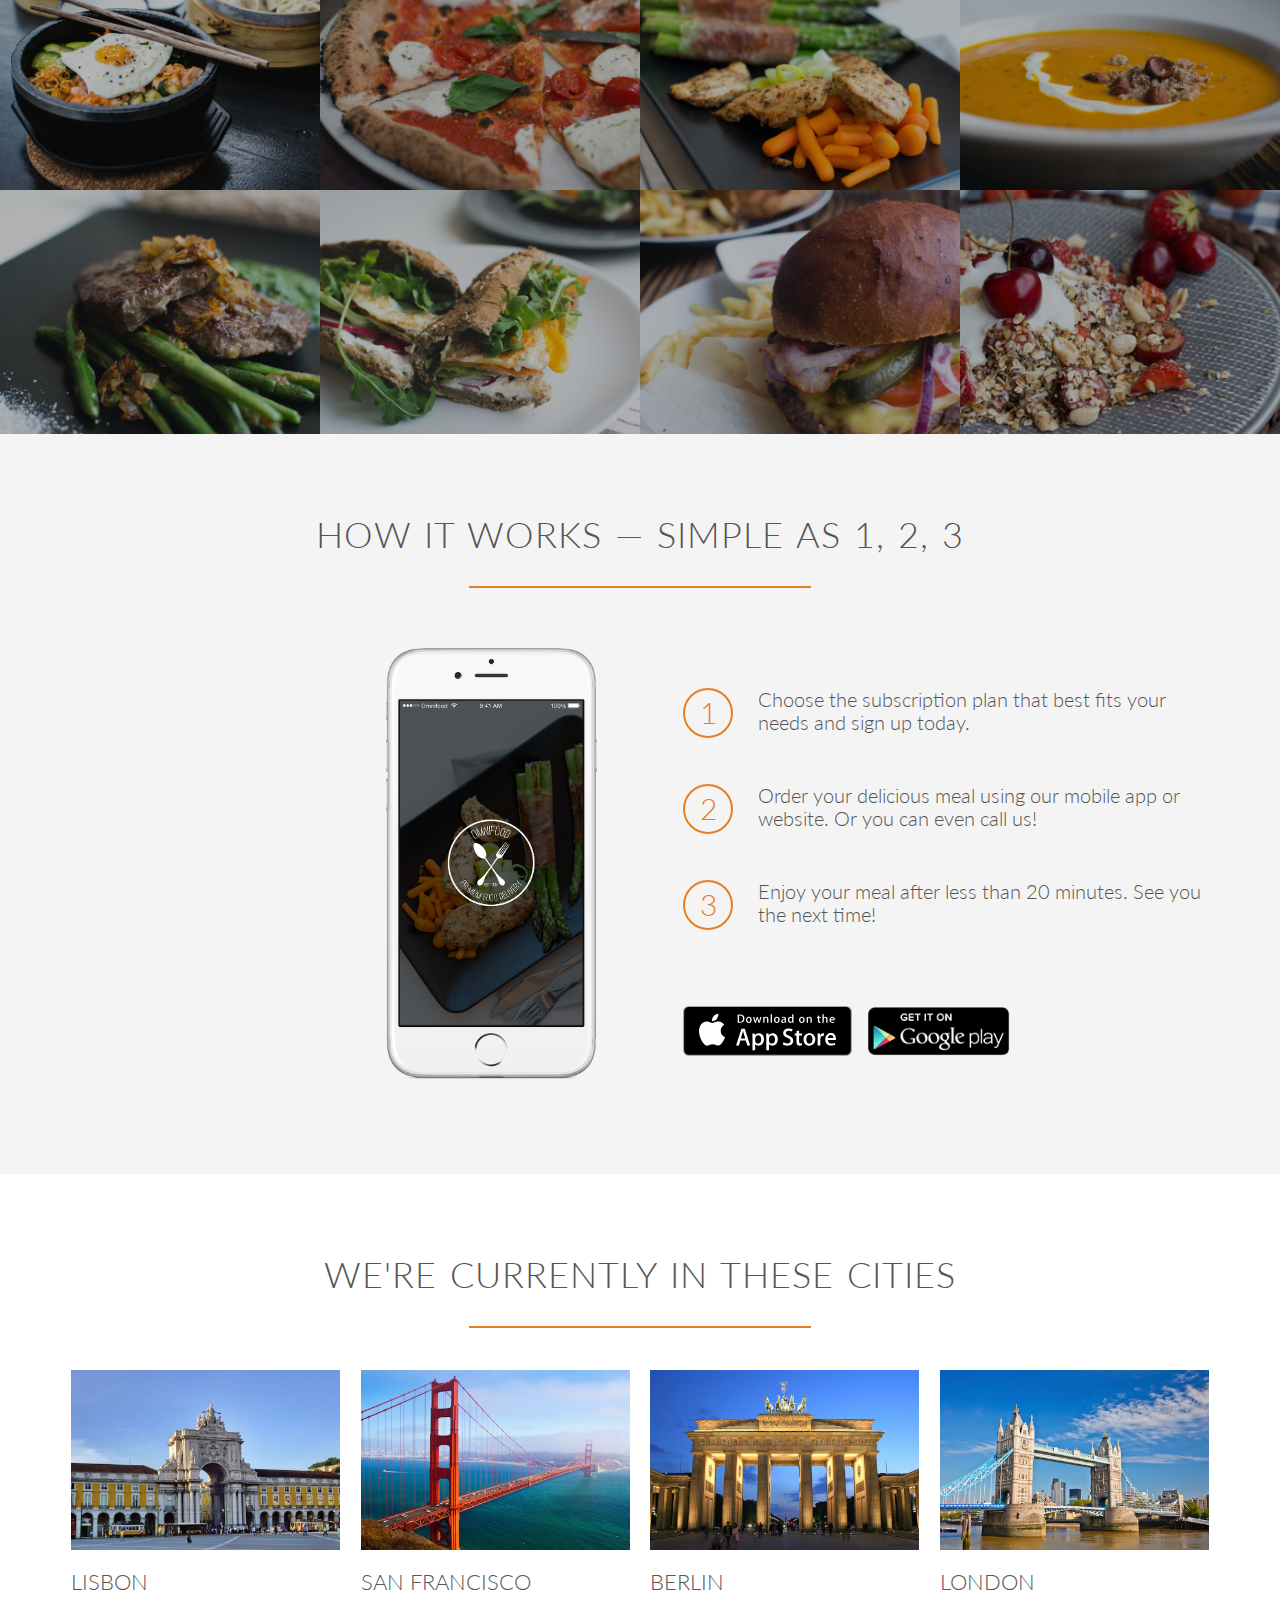
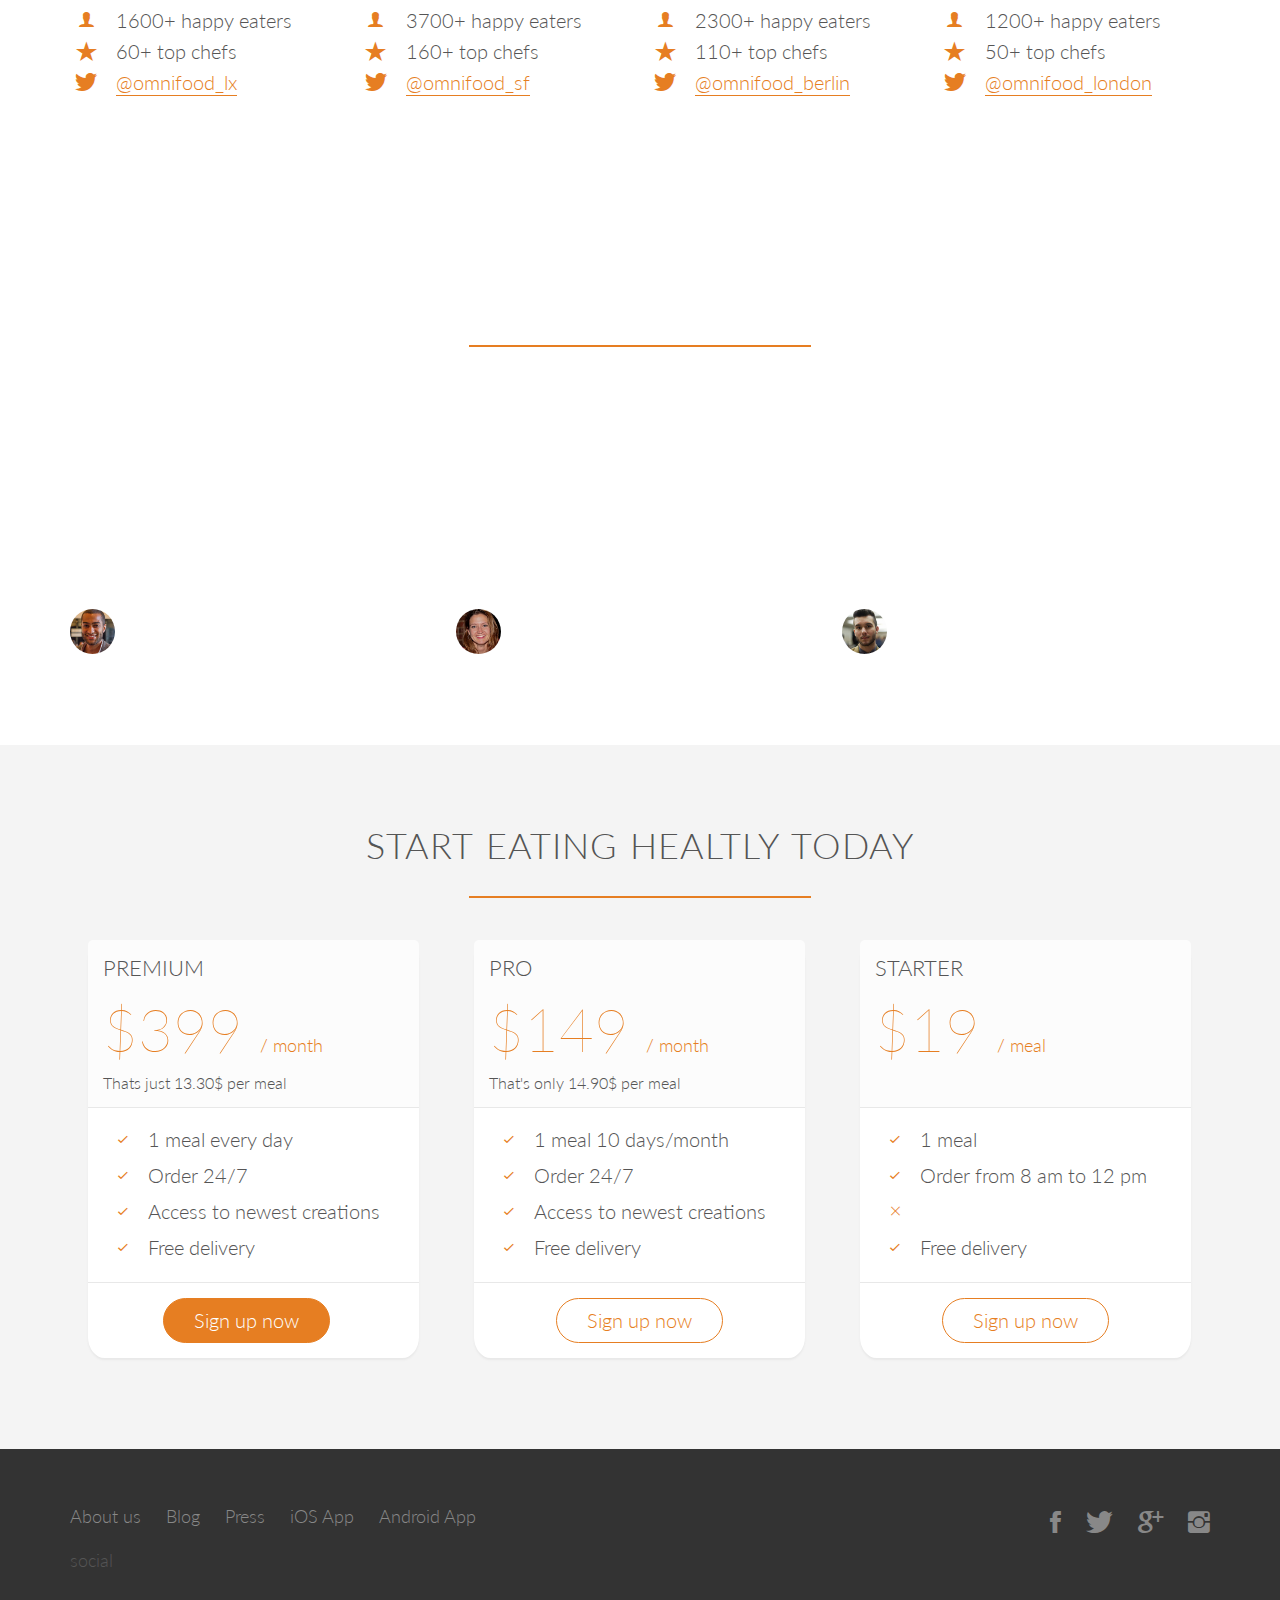
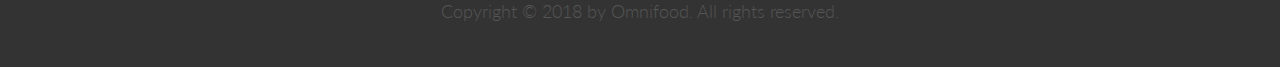
==== commit 979521af: "plans&pricing css" ====
--- a/2catering-company/index.html
+++ b/2catering-company/index.html
@@ -258,15 +258,15 @@
                 <div class="plan-box">
                     <div>
                         <h3>Premium</h3>
-                        <p class="plan-price">$399 / month</p>
+                        <p class="plan-price">$399 <span>/ month</span></p>
                         <p class="plan-price-meal">Thats just 13.30$ per meal</p>
                     </div>
                     <div>
                         <ul>
-                            <li><i class="ion-ios-checkmark-empty"></i>1 meal every day</li>
-                            <li><i class="ion-ios-checkmark-empty"></i>Order 24/7</li>
-                            <li><i class="ion-ios-checkmark-empty"></i>Access to newest creations</li>
-                            <li><i class="ion-ios-checkmark-empty"></i>Free delivery</li>
+                            <li><i class="ion-ios-checkmark-empty icon-small"></i>1 meal every day</li>
+                            <li><i class="ion-ios-checkmark-empty icon-small"></i>Order 24/7</li>
+                            <li><i class="ion-ios-checkmark-empty icon-small"></i>Access to newest creations</li>
+                            <li><i class="ion-ios-checkmark-empty icon-small"></i>Free delivery</li>
                         </ul>
                     </div>
                     <div>
@@ -278,15 +278,15 @@
                 <div class="plan-box">
                     <div>
                         <h3>Pro</h3>
-                        <p class="plan-price">149$ per month</p>
+                        <p class="plan-price">$149 <span>/ month</span></p>
                         <p class="plan-price-meal">That's only 14.90$ per meal</p>
                     </div>
                     <div>
                         <ul>
-                            <li><i class="ion-ios-checkmark-empty"></i>1 meal 10 days/month</li>
-                            <li><i class="ion-ios-checkmark-empty"></i>Order 24/7</li>
-                            <li><i class="ion-ios-checkmark-empty"></i>Access to newest creations</li>
-                            <li><i class="ion-ios-checkmark-empty"></i>Free delivery</li>
+                            <li><i class="ion-ios-checkmark-empty icon-small"></i>1 meal 10 days/month</li>
+                            <li><i class="ion-ios-checkmark-empty icon-small"></i>Order 24/7</li>
+                            <li><i class="ion-ios-checkmark-empty icon-small"></i>Access to newest creations</li>
+                            <li><i class="ion-ios-checkmark-empty icon-small"></i>Free delivery</li>
                         </ul>
                     </div>
                     <div>
@@ -298,15 +298,15 @@
                 <div class="plan-box">
                     <div>
                         <h3>Starter</h3>
-                        <p class="plan-price">19$ per meal</p>
-                        <p class="plan-price-meal"></p>
+                        <p class="plan-price">$19 <span>/ meal</span></p>
+                        <p class="plan-price-meal"> &nbsp;</p>
                     </div>
                     <div>
                         <ul>
-                            <li><i class="ion-ios-checkmark-empty"></i>1 meal</li>
-                            <li><i class="ion-ios-checkmark-empty"></i>Order from 8 am to 12 pm</li>
-                            <li><i class="ion-ios-close-empty"></i></li>
-                            <li><i class="ion-ios-checkmark-empty"></i>Free delivery</li>
+                            <li><i class="ion-ios-checkmark-empty icon-small"></i>1 meal</li>
+                            <li><i class="ion-ios-checkmark-empty icon-small"></i>Order from 8 am to 12 pm</li>
+                            <li><i class="ion-ios-close-empty icon-small"></i></li>
+                            <li><i class="ion-ios-checkmark-empty icon-small"></i>Free delivery</li>
                         </ul>
                     </div>
                     <div>
--- a/2catering-company/resources/css/style.css
+++ b/2catering-company/resources/css/style.css
@@ -395,6 +395,62 @@
 }
 
 /*---------------------------------*/
+/* SIGN-UP PLANS */
+/*---------------------------------*/
+
+.section-plans {
+    background-color: #f4f4f4;
+}
+
+.plan-box {
+    background-color: #fff;
+    border-radius: 5%;
+    width: 90%;
+    margin-left: 5%;
+    box-shadow: 0 2px 2px #e8e8e8;
+}
+
+.plan-box div {
+    padding:  15px;
+    border-bottom: 1px solid #e8e8e8;
+}
+
+.plan-box div:first-child {
+    background-color: #fcfcfc;
+    border-top-left-radius: 5px;
+    border-top-right-radius: 5px;
+}
+
+.plan-box div:last-child {
+    text-align: center;
+    border: 0;
+}
+.plan-price {
+    font-size: 300%;
+    margin-bottom: 10px;
+    font-weight: 100;
+    color: #e67e22;
+}
+
+.plan-price span {
+    font-size: 30%;
+    font-weight: 300;
+}
+
+.plan-price-meal {
+    font-size: 80%;
+}
+
+.plan-box ul {
+    list-style: none;
+}
+
+.plan-box ul  li {
+    padding: 5px;
+}
+
+
+/*---------------------------------*/
 /* FOOTER */
 /*---------------------------------*/
 
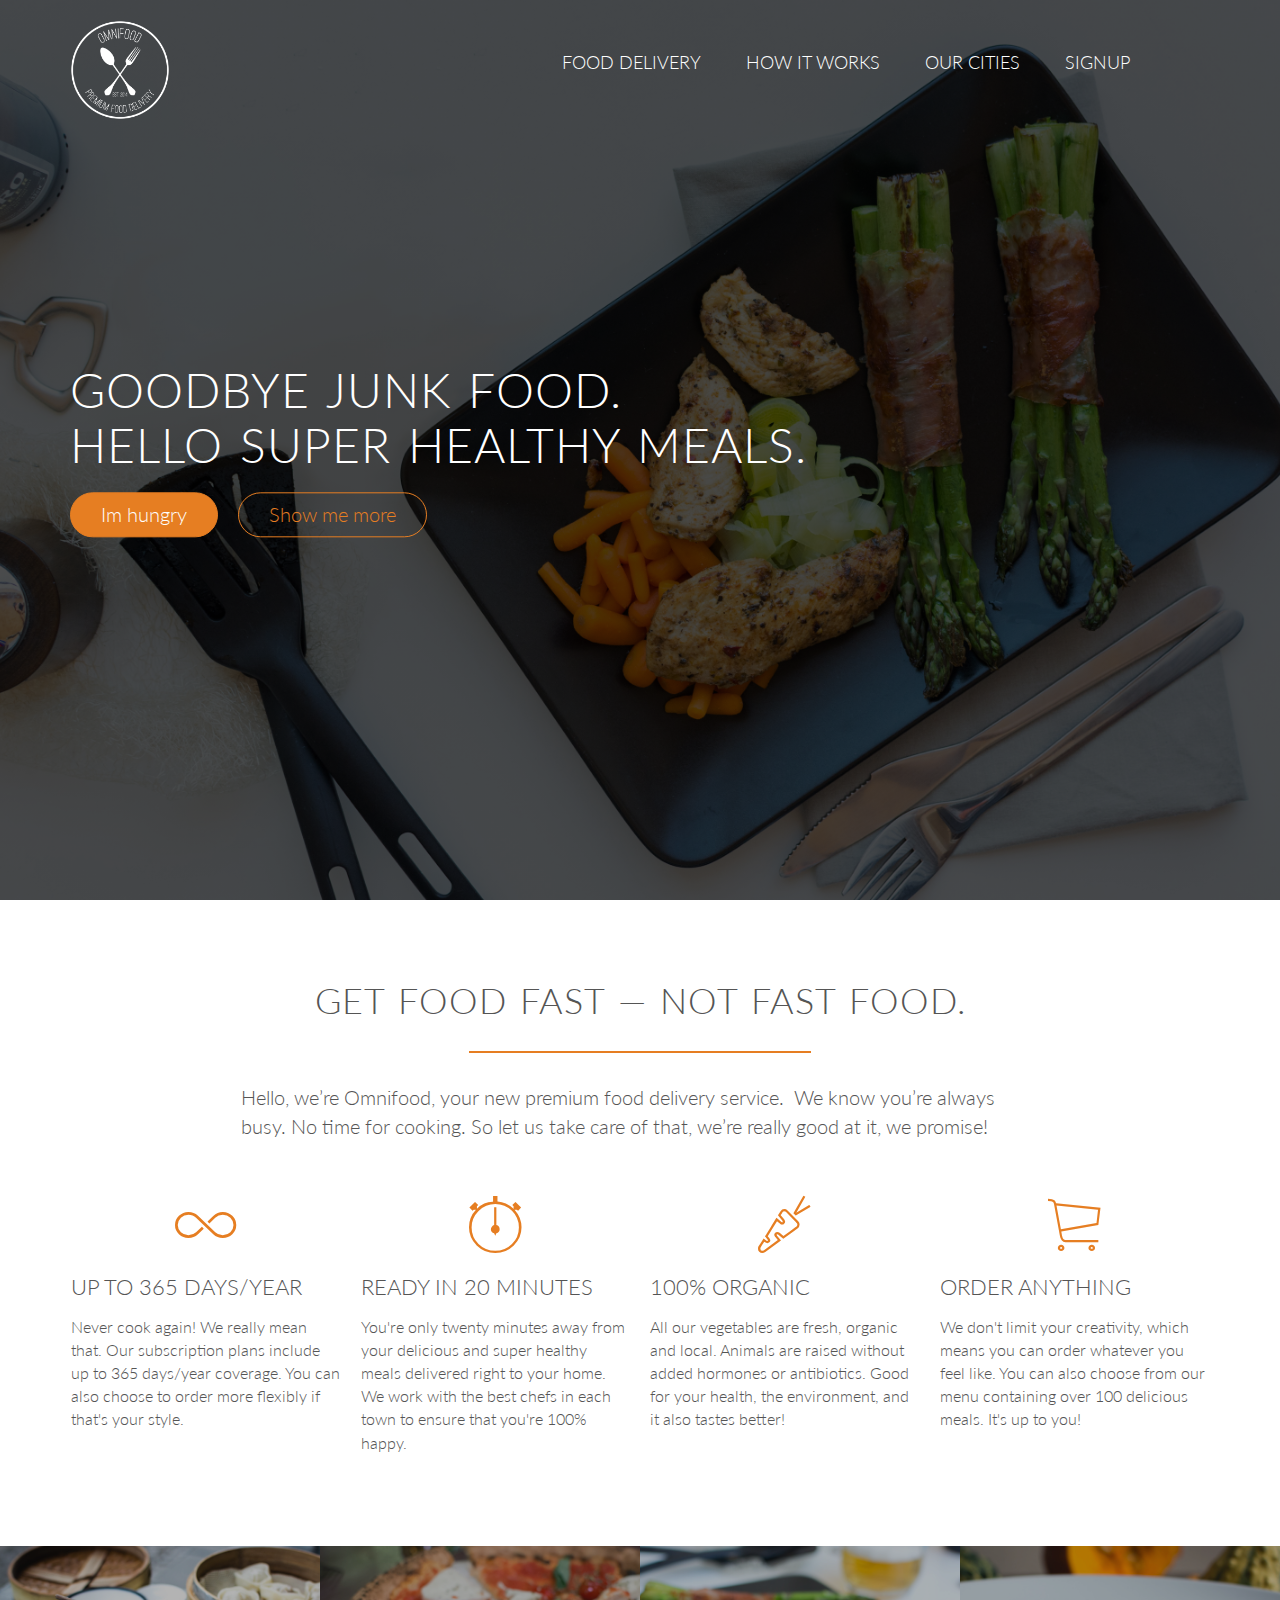
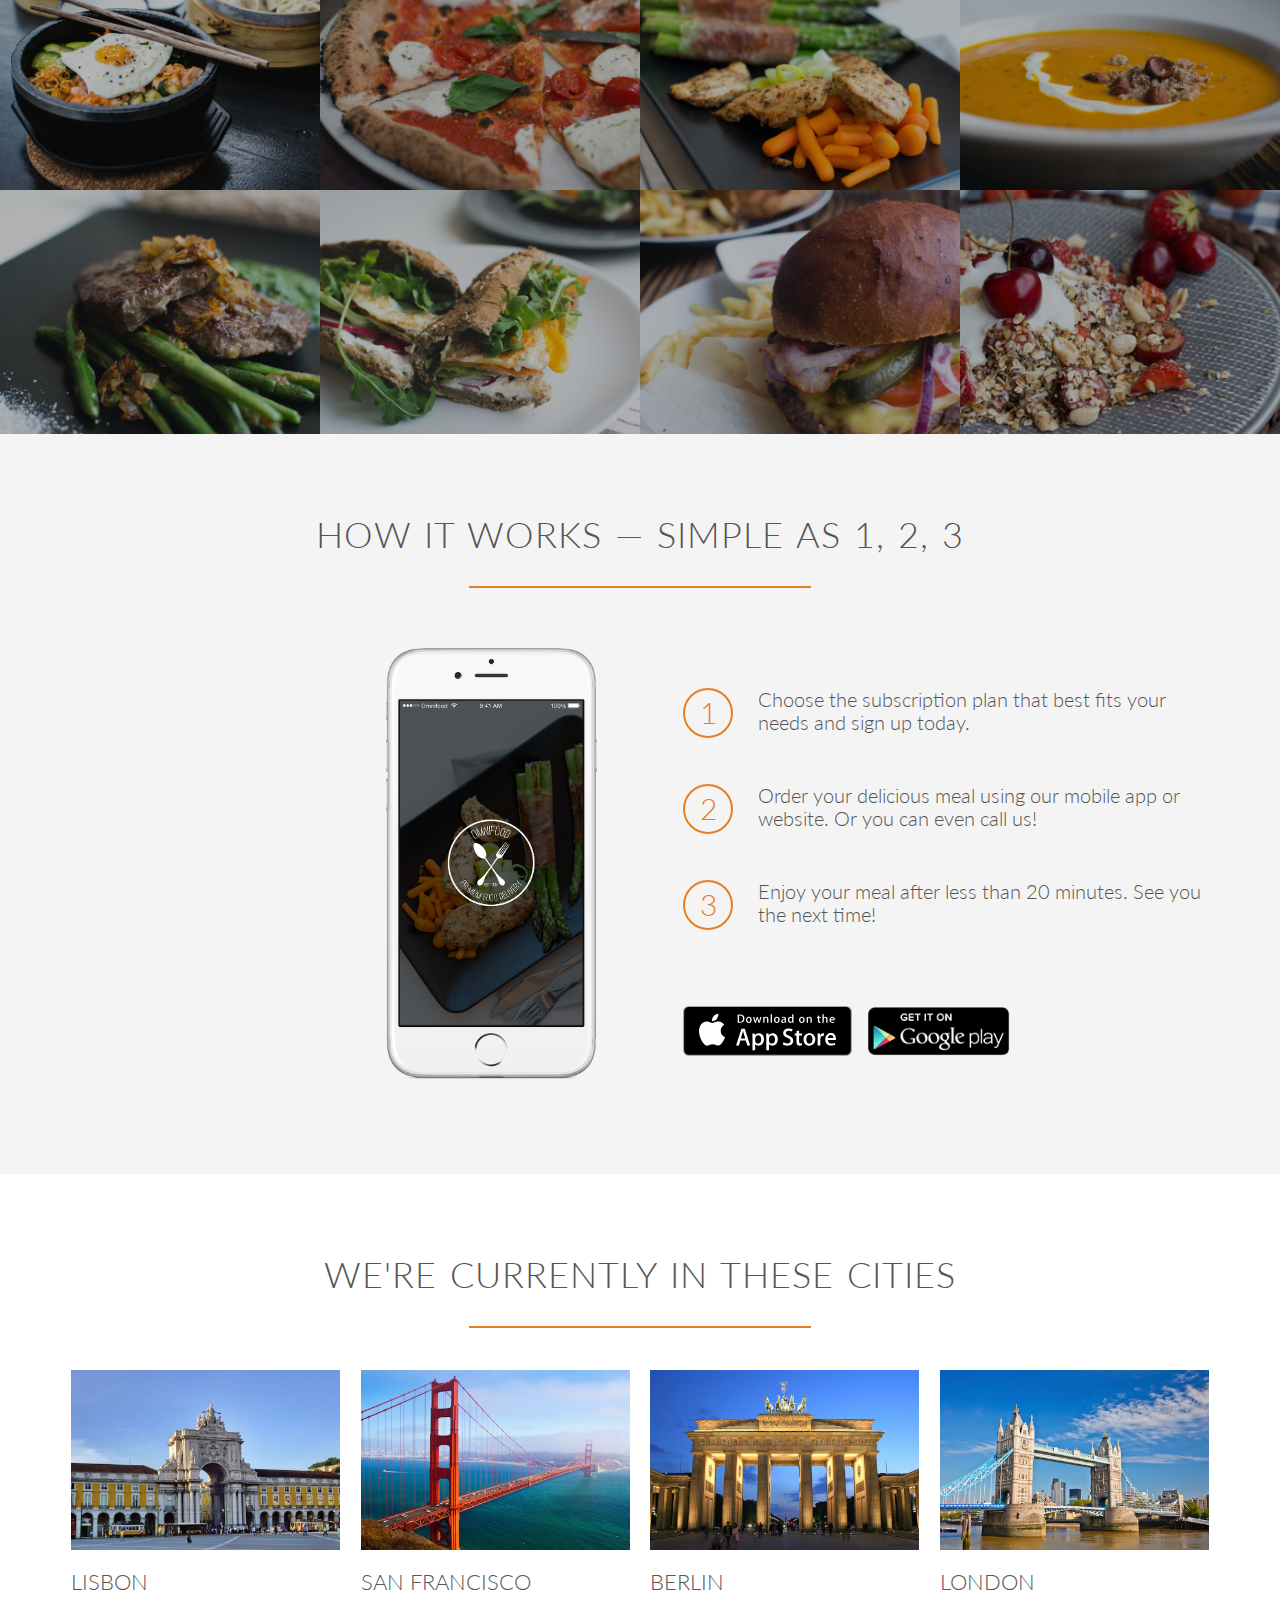
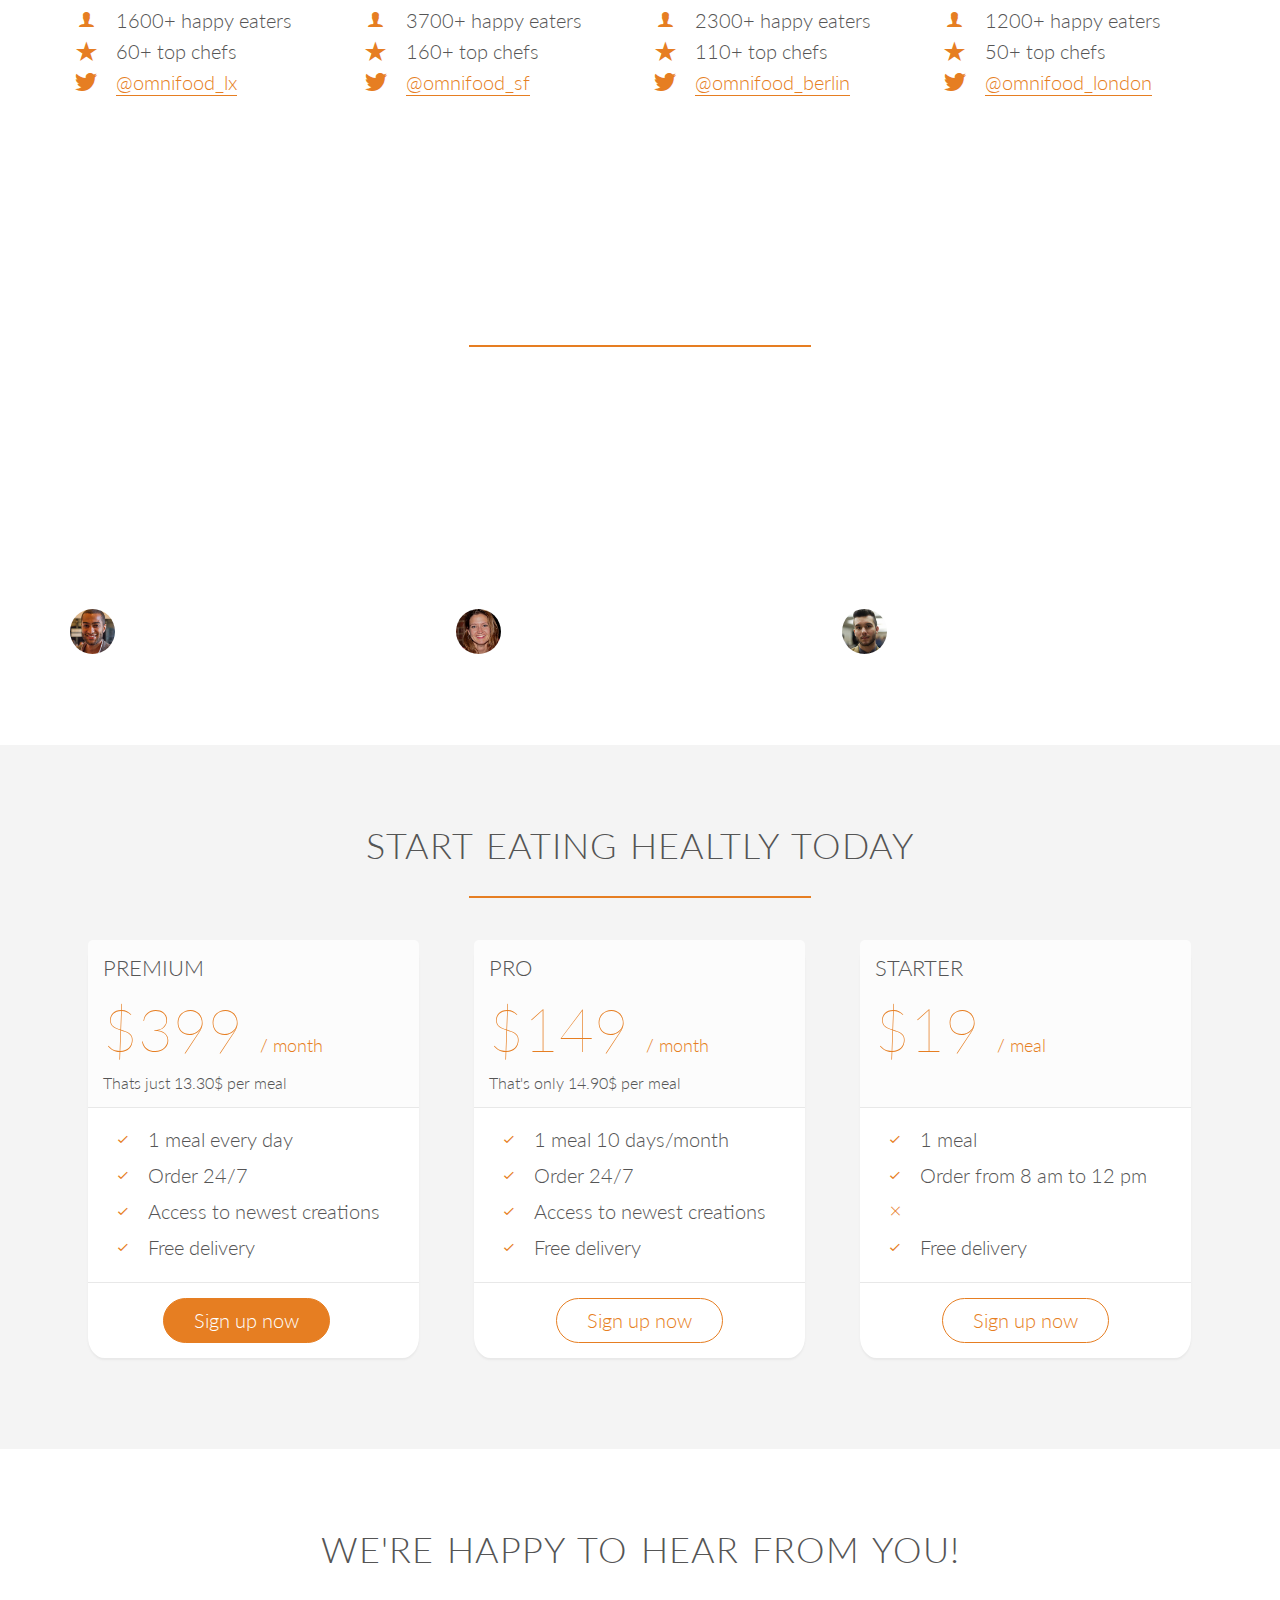
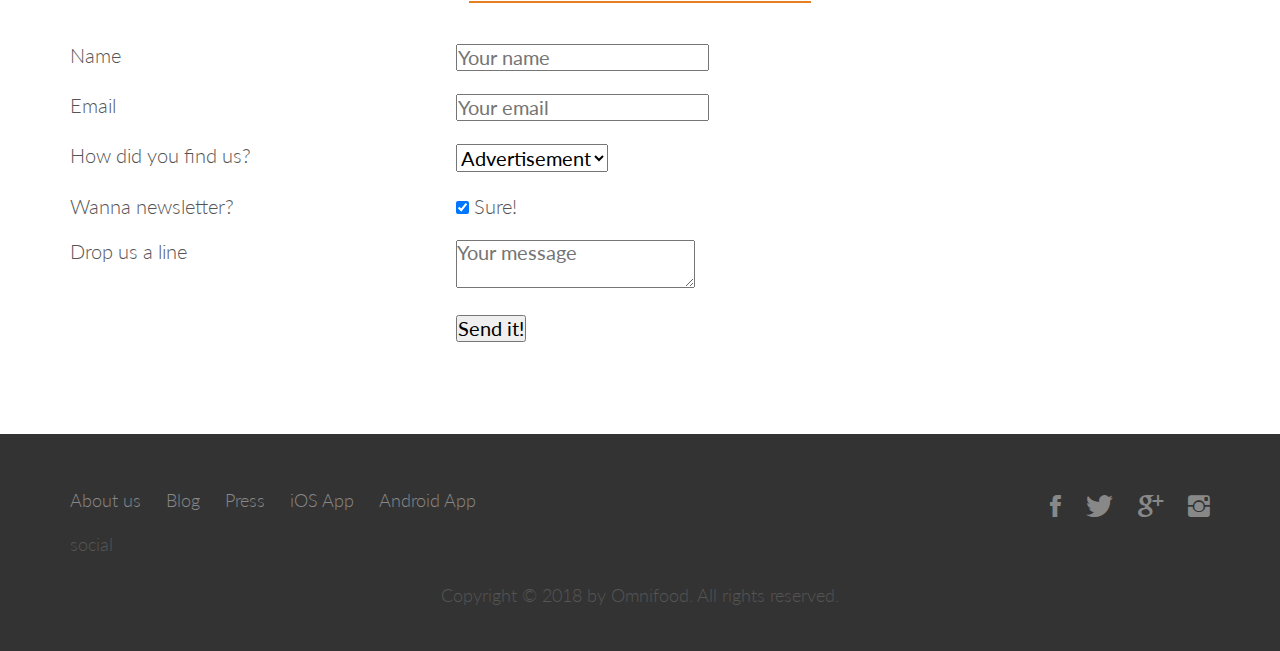
==== commit 5b7238bf: "form html" ====
--- a/2catering-company/index.html
+++ b/2catering-company/index.html
@@ -317,6 +317,70 @@
             </div>
         </section>
 
+        <section class="section-form">
+            <div class="row">
+                <h2>We're happy to hear from you!</h2>
+            </div>
+            <div class="row">
+                <form action="post" action="#" class="contact-form">
+                    <div class="row">
+                        <div class="col span-1-of-3">
+                            <label for="name">Name</label>
+                        </div>
+                        <div class="col span-2-of-3">
+                            <input type="text" name="name" placeholder="Your name" required>
+                        </div>
+                    </div>
+                    <div class="row">
+                        <div class="col span-1-of-3">
+                            <label for="email">Email</label>
+                        </div>
+                        <div class="col span-2-of-3">
+                            <input type="email" name="email" placeholder="Your email" required>
+                        </div>
+                    </div>
+                    <div class="row">
+                        <div class="col span-1-of-3">
+                            <label for="find-us">How did you find us?</label>
+                        </div>
+                        <div class="col span-2-of-3">
+                            <select name="find-us" id="find-us">
+                                <option value="friends">Friends</option>
+                                <option value="search">Seach engine</option>
+                                <option value="ad" selected>Advertisement</option>
+                                <option value="other">Other</option>
+                            </select>
+                        </div>
+                    </div>
+                    <div class="row">
+                            <div class="col span-1-of-3">
+                                <label for="checkbox">Wanna newsletter?</label>
+                            </div>
+                            <div class="col span-2-of-3">
+                                <input type="checkbox" name="news" checked> Sure!
+                            </div>
+                    </div>
+                    <div class="row">
+                            <div class="col span-1-of-3">
+                                <label for="message">Drop us a line</label>
+                            </div>
+                            <div class="col span-2-of-3">
+                                <textarea name="message" placeholder="Your message"></textarea>
+                            </div>
+                    </div>
+                    <div class="row">
+                            <div class="col span-1-of-3">
+                                <label for="submit"></label>
+                            </div>
+                            <div class="col span-2-of-3">
+                                <input type="submit" name="submit" value="Send it!">
+                            </div>
+                        </div>
+                </form>
+
+            </div>
+        </section>            
+
         <footer>
             <div class="row">
                 <div class="col span-1-of-2">
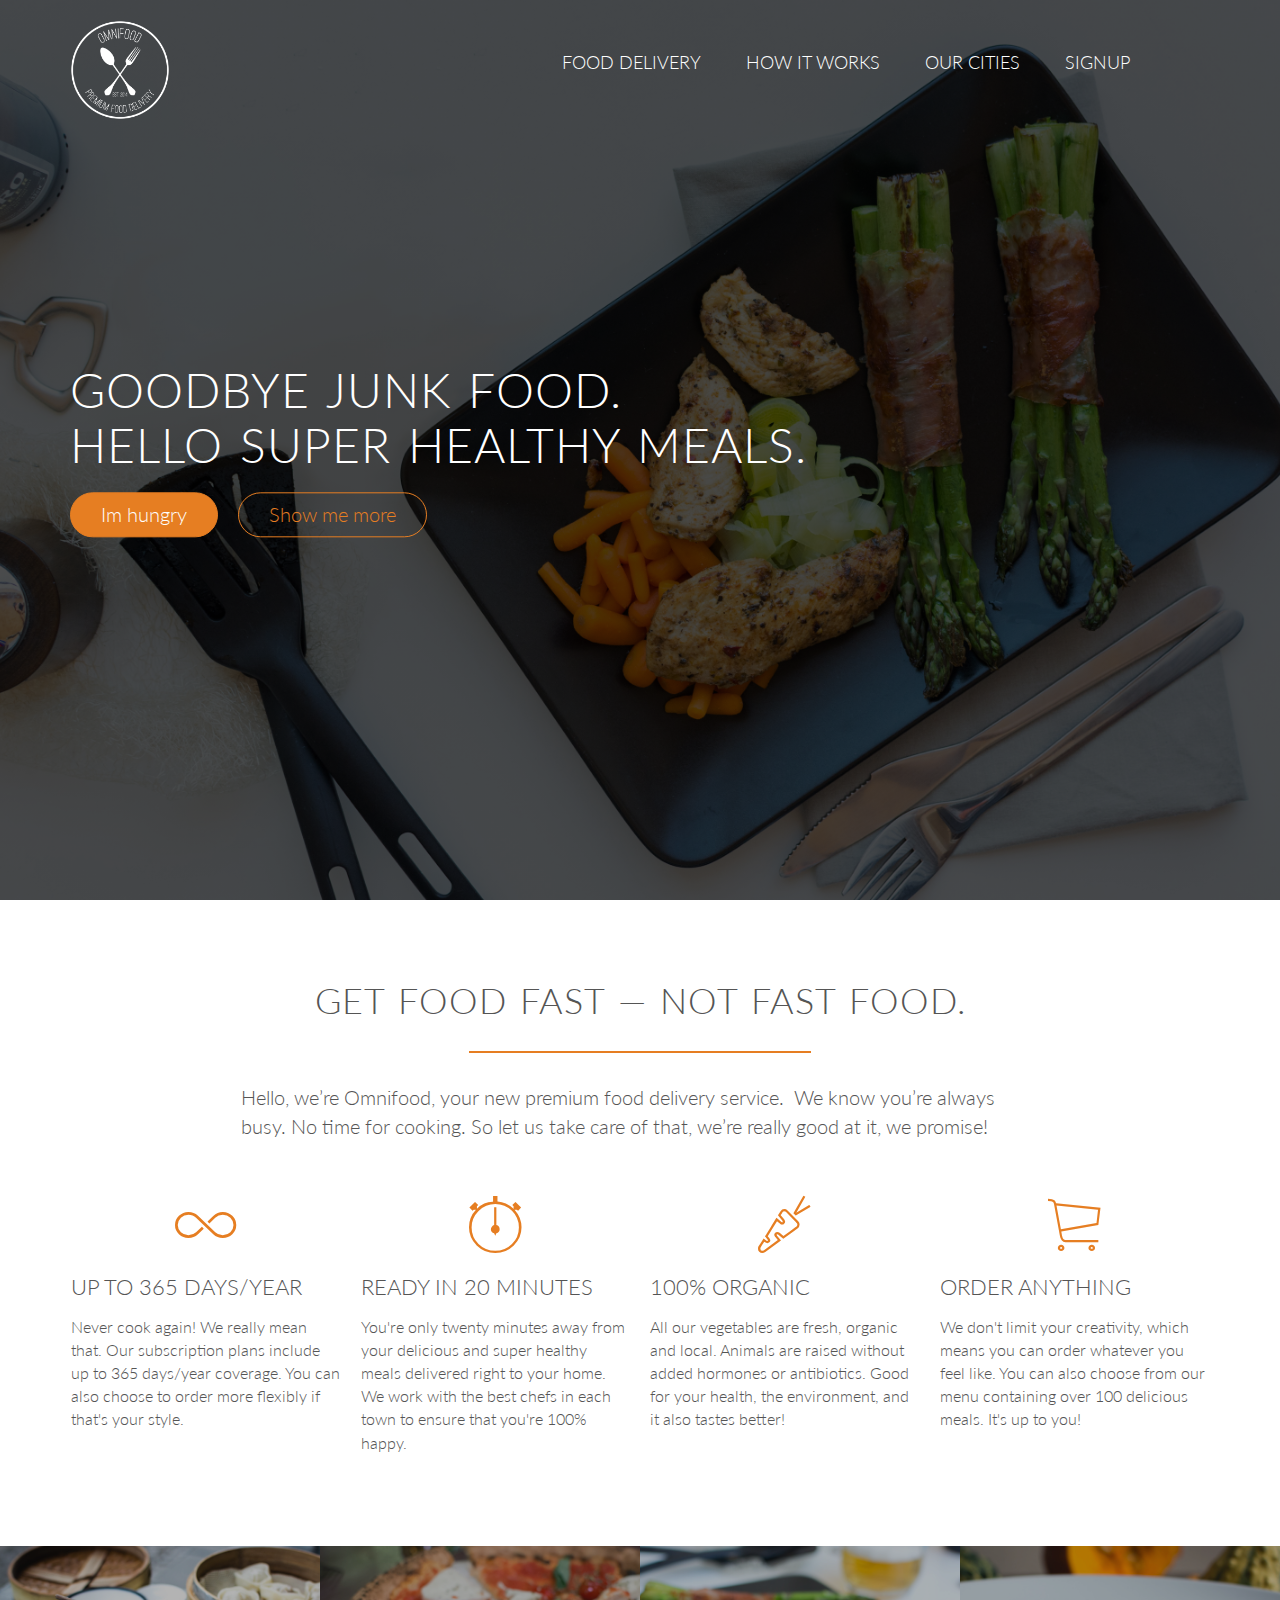
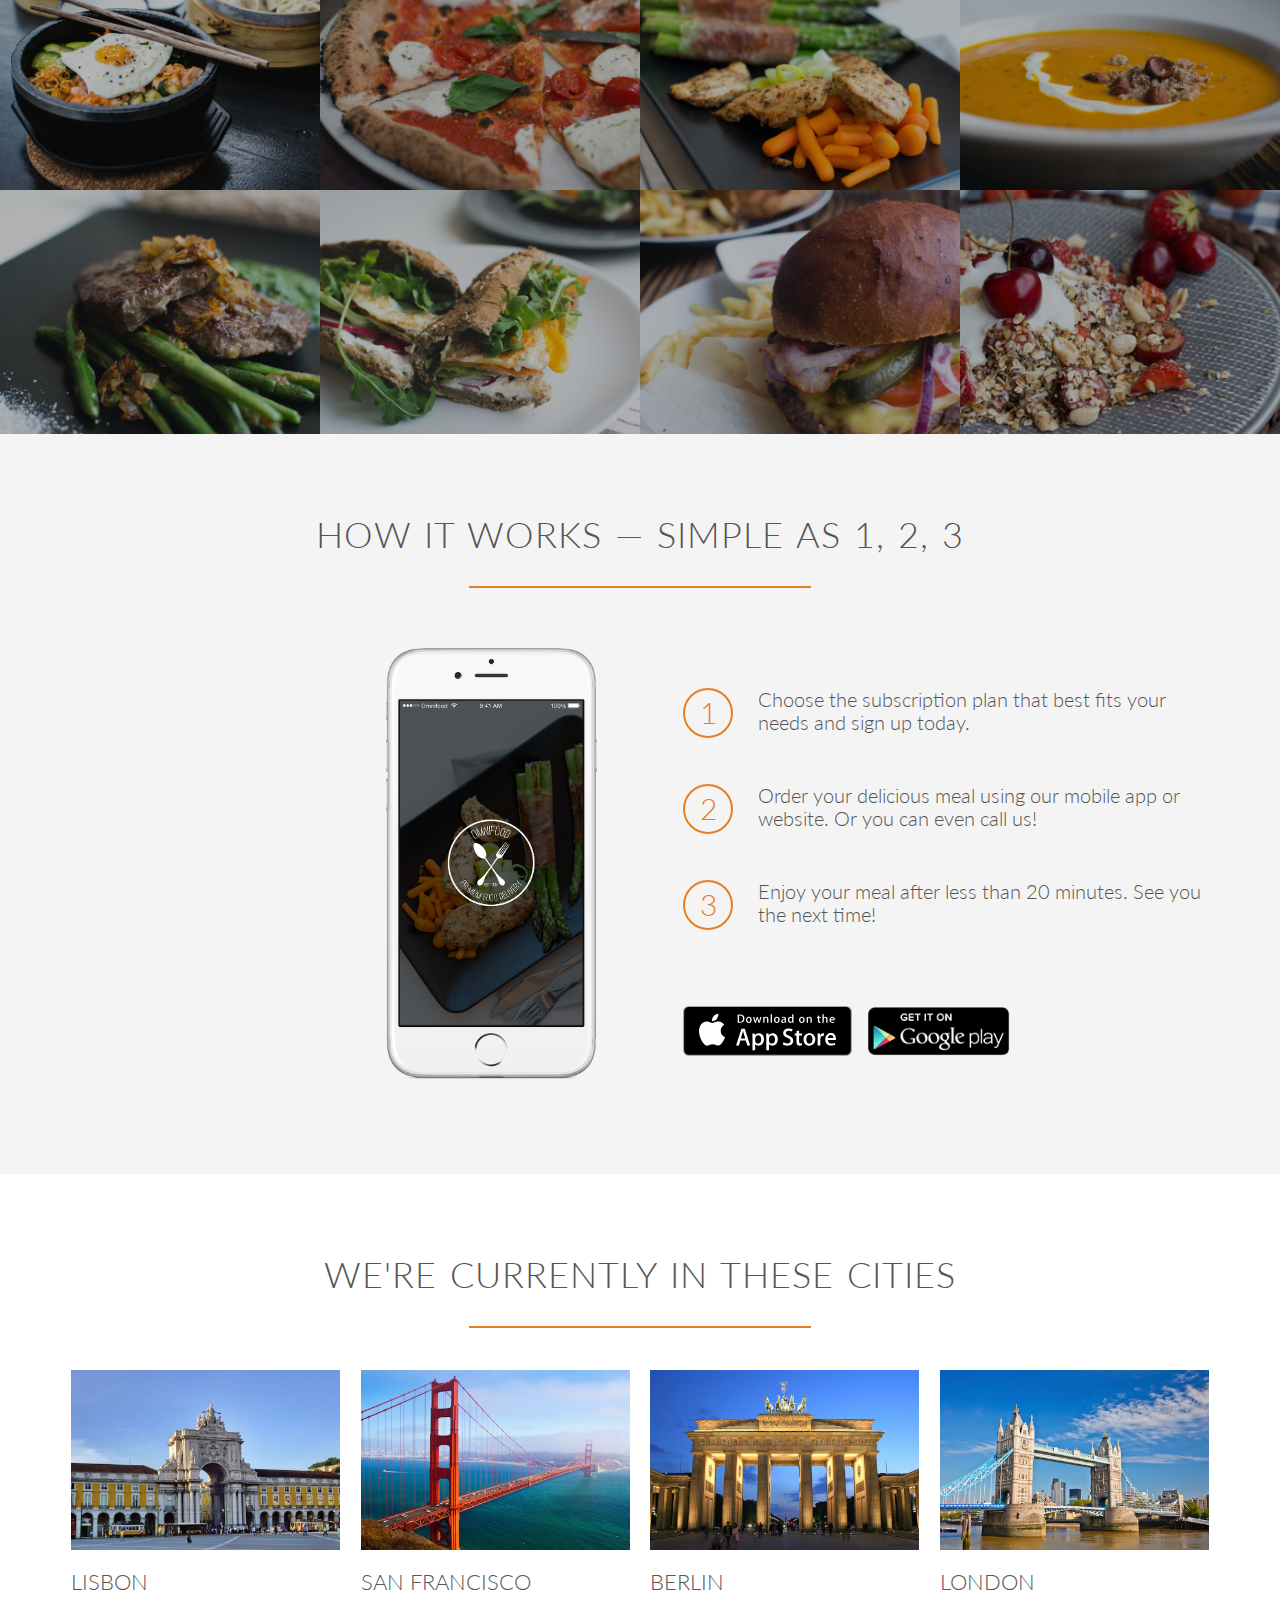
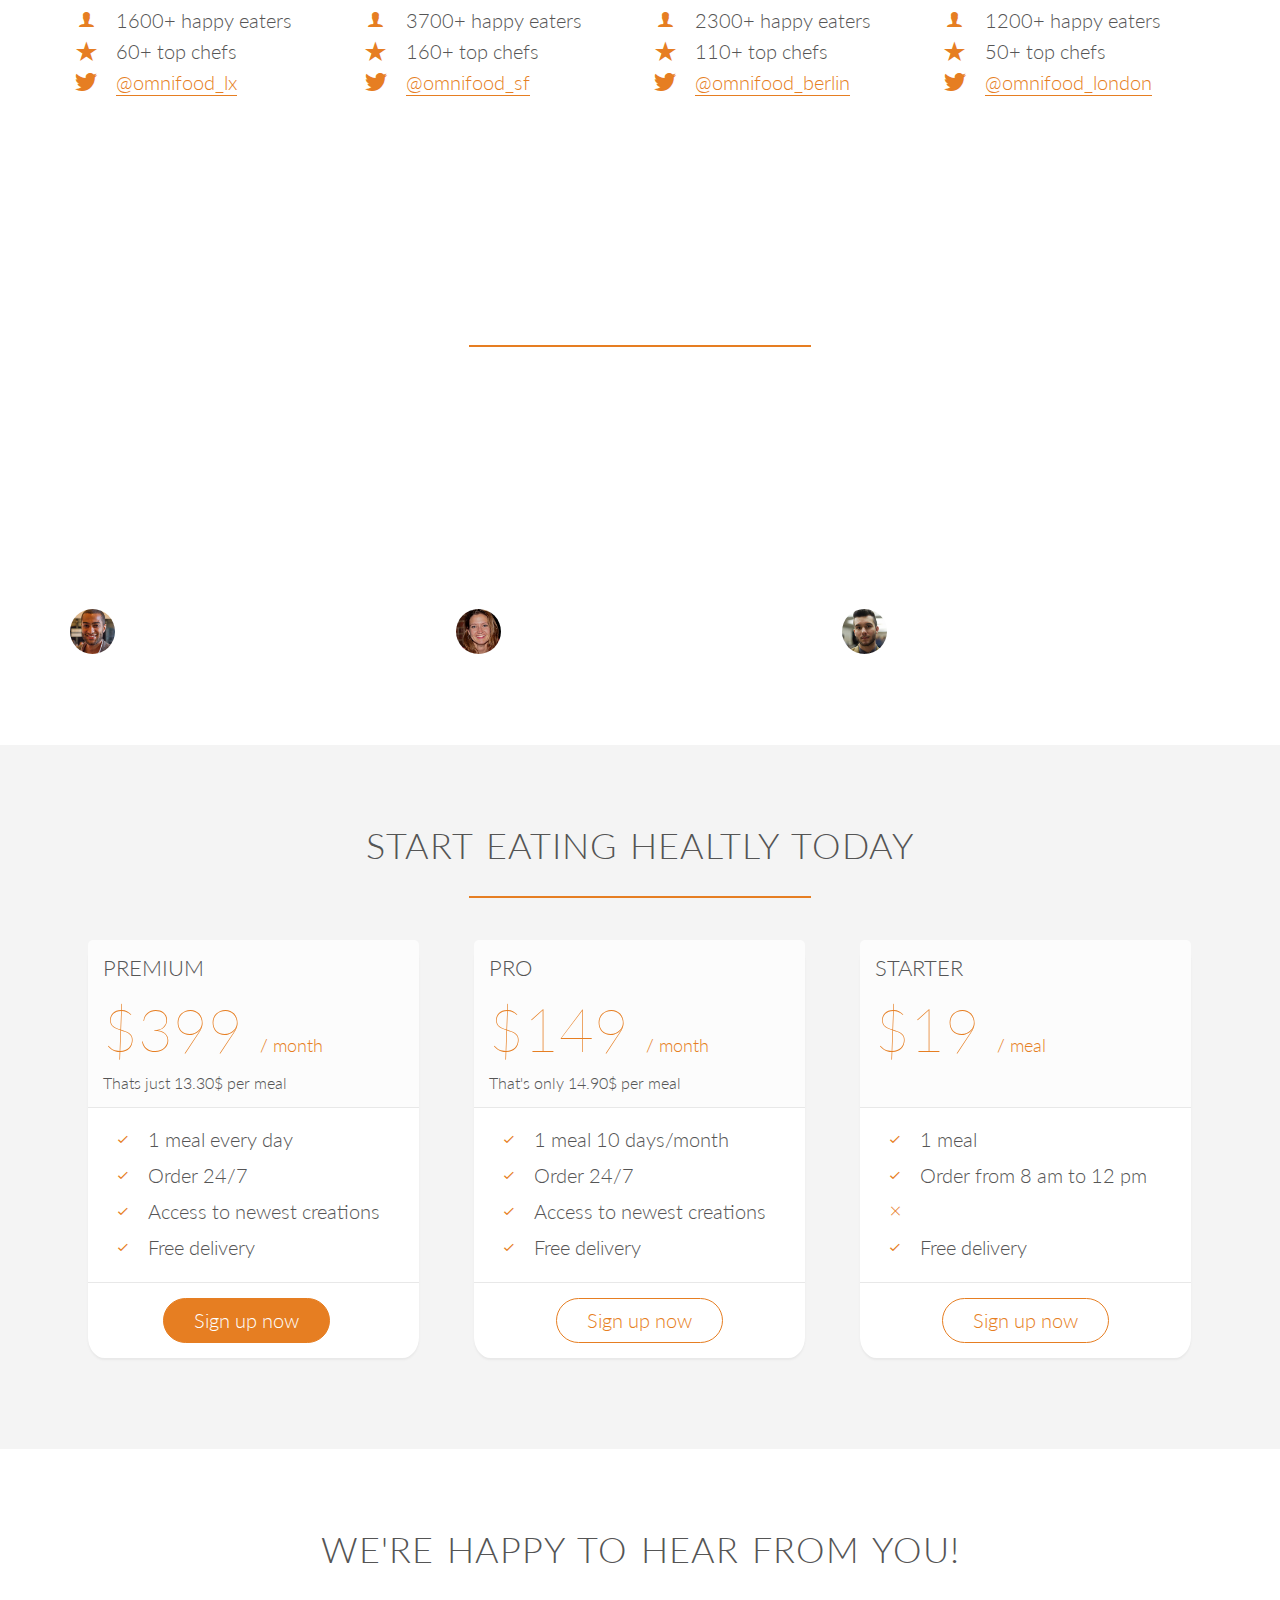
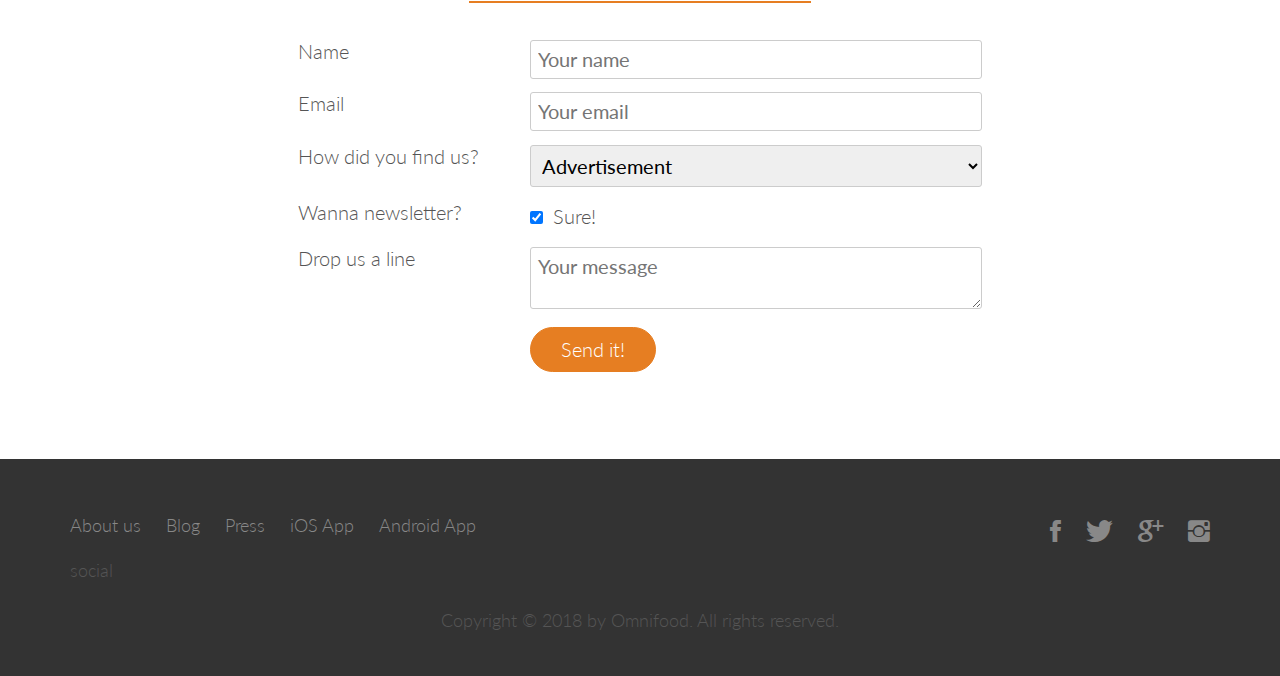
==== commit daec4691: "sticky nav css" ====
--- a/2catering-company/index.html
+++ b/2catering-company/index.html
@@ -6,6 +6,8 @@
         <link rel="stylesheet" href="./vendors/css/ionicons.min.css">
         <link rel="stylesheet" href="./resources/css/style.css">
         <link href="https://fonts.googleapis.com/css?family=Lato:100,300,300i,400" rel="stylesheet">
+        <script src="https://ajax.googleapis.com/ajax/libs/jquery/3.3.1/jquery.min.js"></script>
+        <script src="resources/js/scripts.js"></script>
         <title>Diet Catering</title>
     </head>
     <body>
@@ -13,6 +15,7 @@
             <nav>
                 <div class="row">
                 <img src="./resources/img/logo-white.png" alt="logo" class="logo">
+                <img src="./resources/img/logo.png" alt="logo" class="logo-black">
                 <ul class="main-nav">
                     <li> <a href="#">Food delivery</a> </li>
                     <li> <a href="#">How it works</a> </li>
--- a/2catering-company/resources/css/style.css
+++ b/2catering-company/resources/css/style.css
@@ -7,7 +7,8 @@
 * {
     margin: 0;
     padding: 0;
-    box-sizing: border-box;
+    -webkit-box-sizing: border-box;
+            box-sizing: border-box;
 }
 
 html,
@@ -126,6 +127,7 @@
     text-decoration: none;
     padding-bottom: 1px;
     border-bottom: 1px solid #e67e22;
+    -webkit-transition: border-bottom 0.2s, color 0.2s;
     transition: border-bottom 0.2s, color 0.2s;
 }
 
@@ -138,17 +140,20 @@
 /* BUTTONS */
 
 .btn:link,
-.btn:visited {
+.btn:visited, 
+input[type=submit] {
     display: inline-block;
     padding: 10px 30px;
     font-weight: 300;
     text-decoration: none;
     border-radius: 200px;
+    -webkit-transition: background-color 0.2s, border 0.2s, color 0.2s;
     transition: background-color 0.2s, border 0.2s, color 0.2s;
 }
 
 .btn-full:link,
-.btn-full:visited  {
+.btn-full:visited,
+input[type=submit] {
     background-color: #e67e22;
     border: 1px solid #e67e22;
     color: #fff;
@@ -162,7 +167,9 @@
 }
 
 .btn:hover,
-.btn:active {
+.btn:active,
+input[type=submit]:hover,
+input[type=submit]:active {
     background-color: #cf6d17;
 }
 
@@ -182,6 +189,7 @@
 /*---------------------------------*/
 
 header {
+    background-image: -webkit-gradient(linear, left top, left bottom, from(rgba(0, 0, 0, 0.7)), to(rgba(0, 0, 0, 0.7))), url(img/hero.jpg);
     background-image: linear-gradient(rgba(0, 0, 0, 0.7), rgba(0, 0, 0, 0.7)), url(img/hero.jpg);
     background-size: cover;
     background-position: center;
@@ -194,7 +202,8 @@
     width: 1140px;
     top: 50%;
     left: 50%;
-    transform: translate(-50%, -50%);
+    -webkit-transform: translate(-50%, -50%);
+            transform: translate(-50%, -50%);
 }
 
 .logo {
@@ -204,6 +213,15 @@
     margin-top: 20px;
 }
 
+.logo-black {
+    display: none;
+    height: 50px;
+    width: auto;
+    float: left;
+    margin: 5px 0;
+}
+
+/* main nav*/
 .main-nav {
     float: right;
     list-style: none;
@@ -223,6 +241,7 @@
     text-transform: uppercase;
     font-size: 90%;
     border-bottom: 2px solid transparent;
+    -webkit-transition: border-bottom 0.2s;
     transition: border-bottom 0.2s;
     padding: 5px 0;
 }
@@ -231,6 +250,28 @@
 .main-nav li a:active {
     border-bottom: 2px solid #e67e22;
 }
+
+/* sticky nav*/
+
+.sticky {
+    position: fixed;
+    top: 0;
+    left: 0;
+    width: 100%;
+    background-color: rgba(255, 255, 255, 0.98);
+    box-shadow: 0 2px 2px #eeffee;
+}
+
+.sticky .main-nav {margin-top: 16px;}
+
+.sticky .main-nav li a:link,
+.sticky .main-nav li a:visited {
+    padding: 16px 0;
+    color: #555;
+}
+
+.sticky .logo {display: none;}
+.sticky .logo-black {display: block;}
 
 /*---------------------------------*/
 /* FEATURES */
@@ -270,15 +311,20 @@
     opacity: 0.7;
     width: 100%;
     height: auto;
-    transform: scale(1.15);
+    -webkit-transform: scale(1.15);
+            transform: scale(1.15);
+    -webkit-transition: opacity 0.5s, -webkit-transform 0.5s;
+    transition: opacity 0.5s, -webkit-transform 0.5s;
     transition: transform 0.5s, opacity 0.5s;
+    transition: transform 0.5s, opacity 0.5s, -webkit-transform 0.5s;
 }
 
 .meal-photo img:hover {
     opacity: 1;
     width: 100%;
     height: auto;
-    transform: scale(1.03);
+    -webkit-transform: scale(1.03);
+            transform: scale(1.03);
 }
 
 /*---------------------------------*/
@@ -356,6 +402,7 @@
 /*---------------------------------*/
 
 .section-testimonials {
+    background-image: -webkit-gradient(linear, left top, left bottom, from(rgba(0, 0, 0, 0.8)), to(rgba(0, 0, 0, 0.8))), url(img/back-customers.jpg);
     background-image: linear-gradient(rgba(0, 0, 0, 0.8), rgba(0, 0, 0, 0.8)), url(img/back-customers.jpg);
     background-size: cover;
     color: white;
@@ -407,7 +454,8 @@
     border-radius: 5%;
     width: 90%;
     margin-left: 5%;
-    box-shadow: 0 2px 2px #e8e8e8;
+    -webkit-box-shadow: 0 2px 2px #e8e8e8;
+            box-shadow: 0 2px 2px #e8e8e8;
 }
 
 .plan-box div {
@@ -449,6 +497,38 @@
     padding: 5px;
 }
 
+/*---------------------------------*/
+/* FORM */
+/*---------------------------------*/
+
+.contact-form {
+    width: 60%;
+    margin: 0 auto;
+}
+
+input[type=text],
+input[type=email],
+select,
+textarea {
+    width: 100%;
+    padding: 7px;
+    border-radius: 3px; 
+    border: 1px solid #ccc;
+}
+
+textarea {
+    height: 100%;
+}
+
+input[type=checkbox] {
+    margin: 10px 5px 10px 0;
+}
+
+input[type=submit] {
+    cursor: pointer;
+}
+
+*focus {outline: none;}
 
 /*---------------------------------*/
 /* FOOTER */
@@ -488,6 +568,7 @@
     text-decoration: none;
     border: 0;
     color: #888;
+    -webkit-transition: color 0.5s;
     transition: color 0.5s;
 }
 
@@ -505,6 +586,7 @@
 .ion-social-twitter,
 .ion-social-googleplus,
 .ion-social-instagram {
+    -webkit-transition: color 0.2s;
     transition: color 0.2s;
 }
 
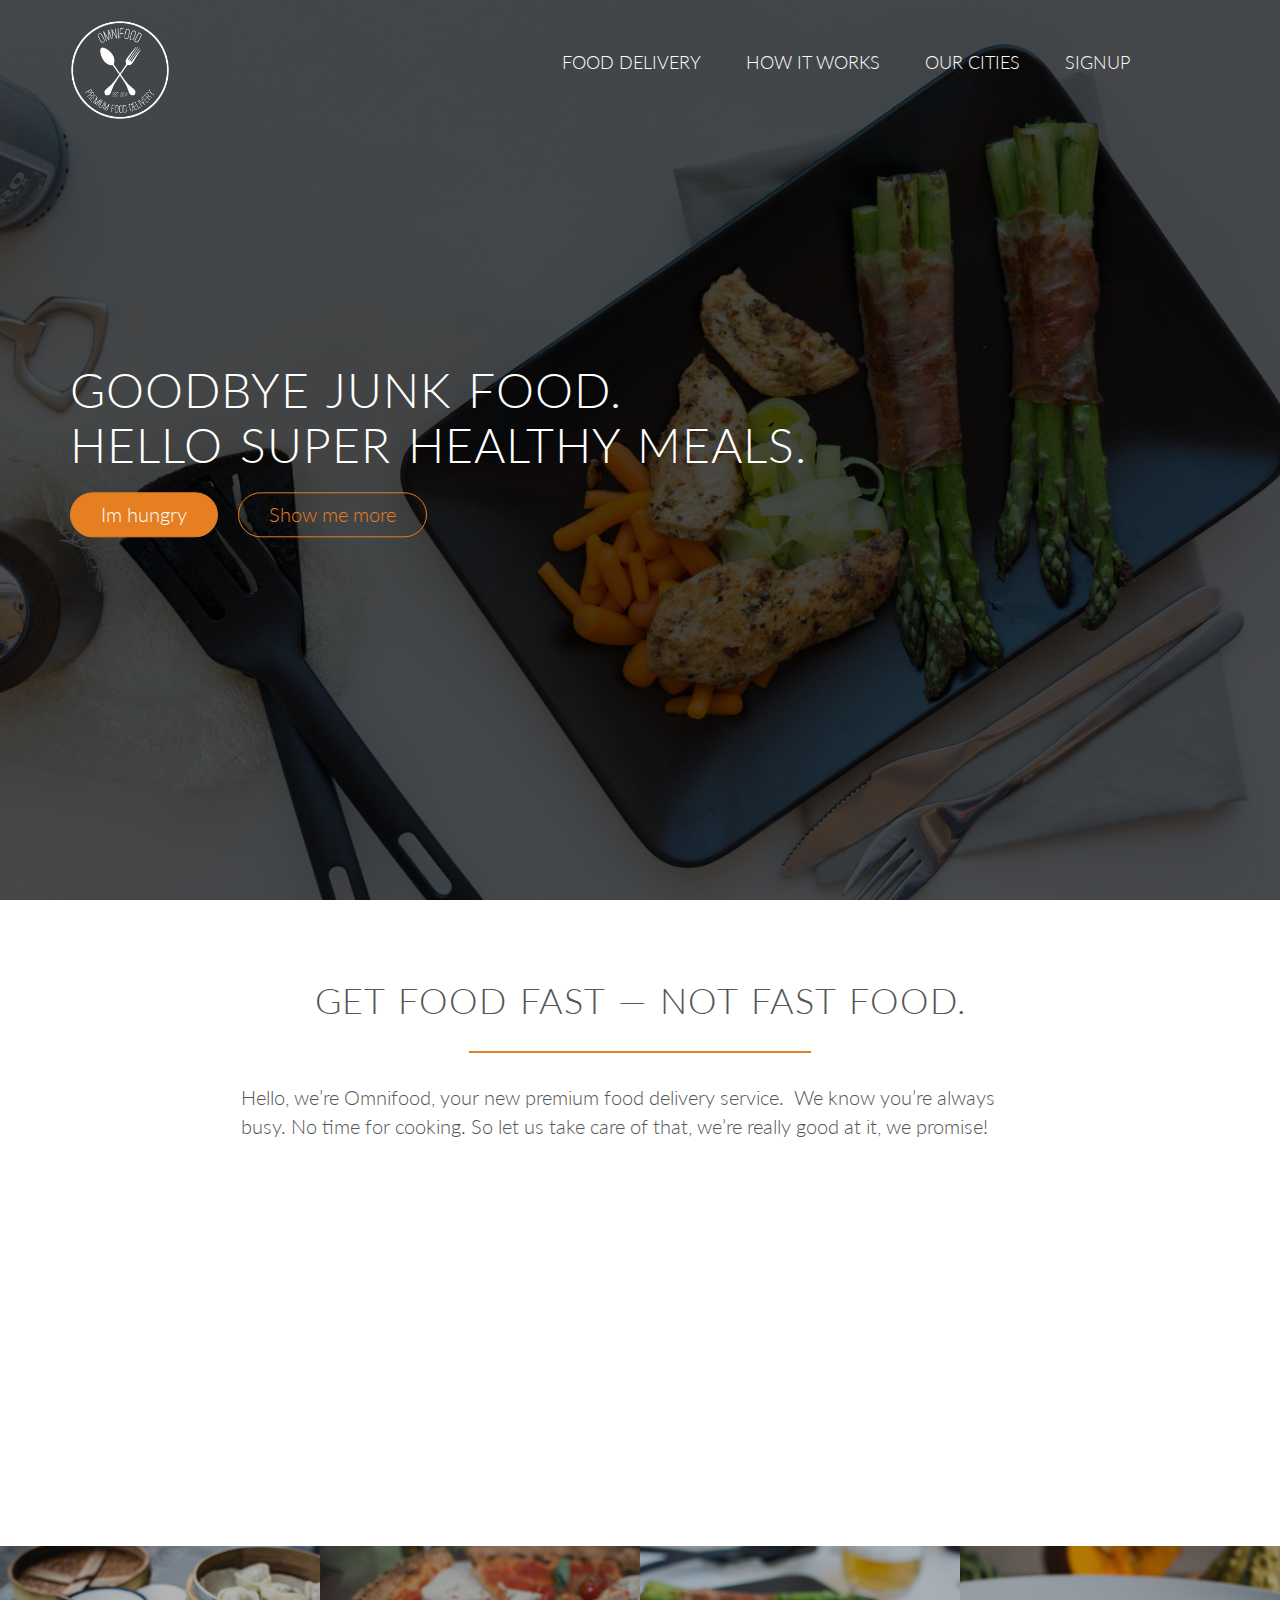
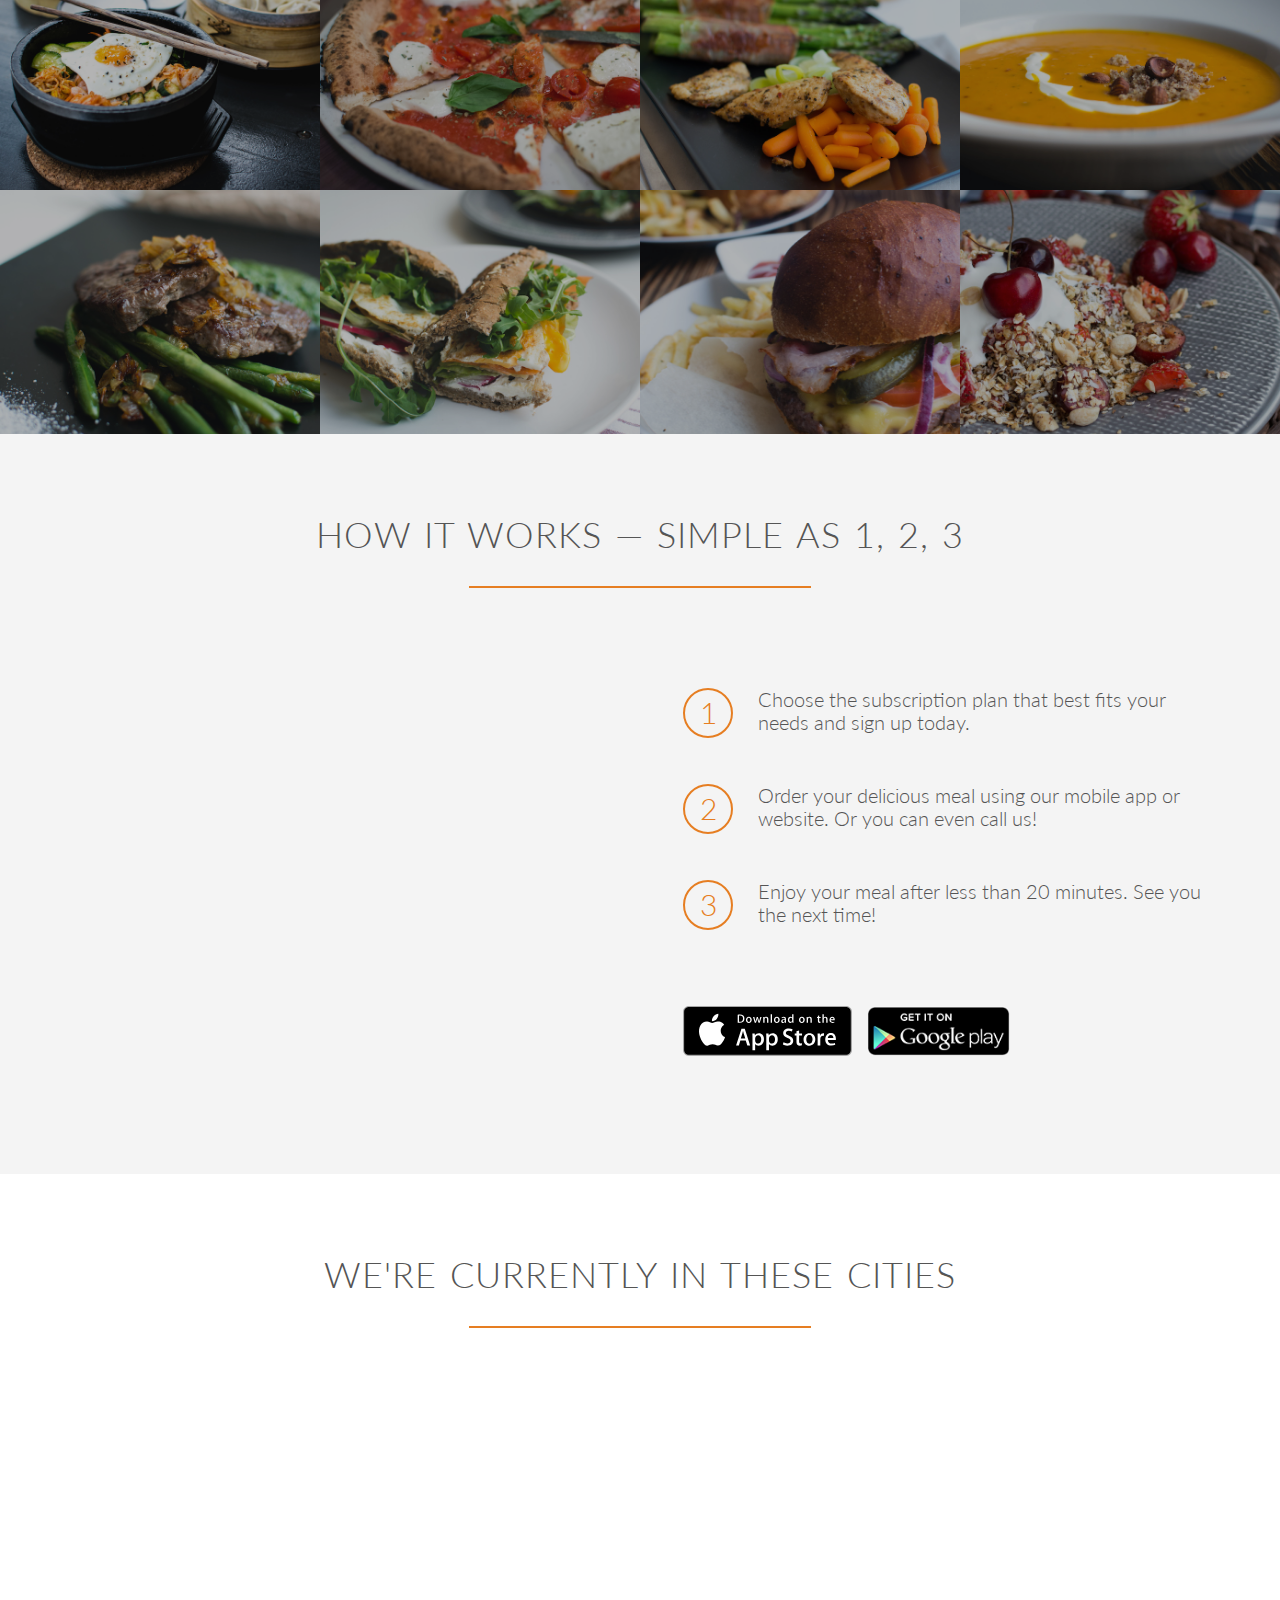
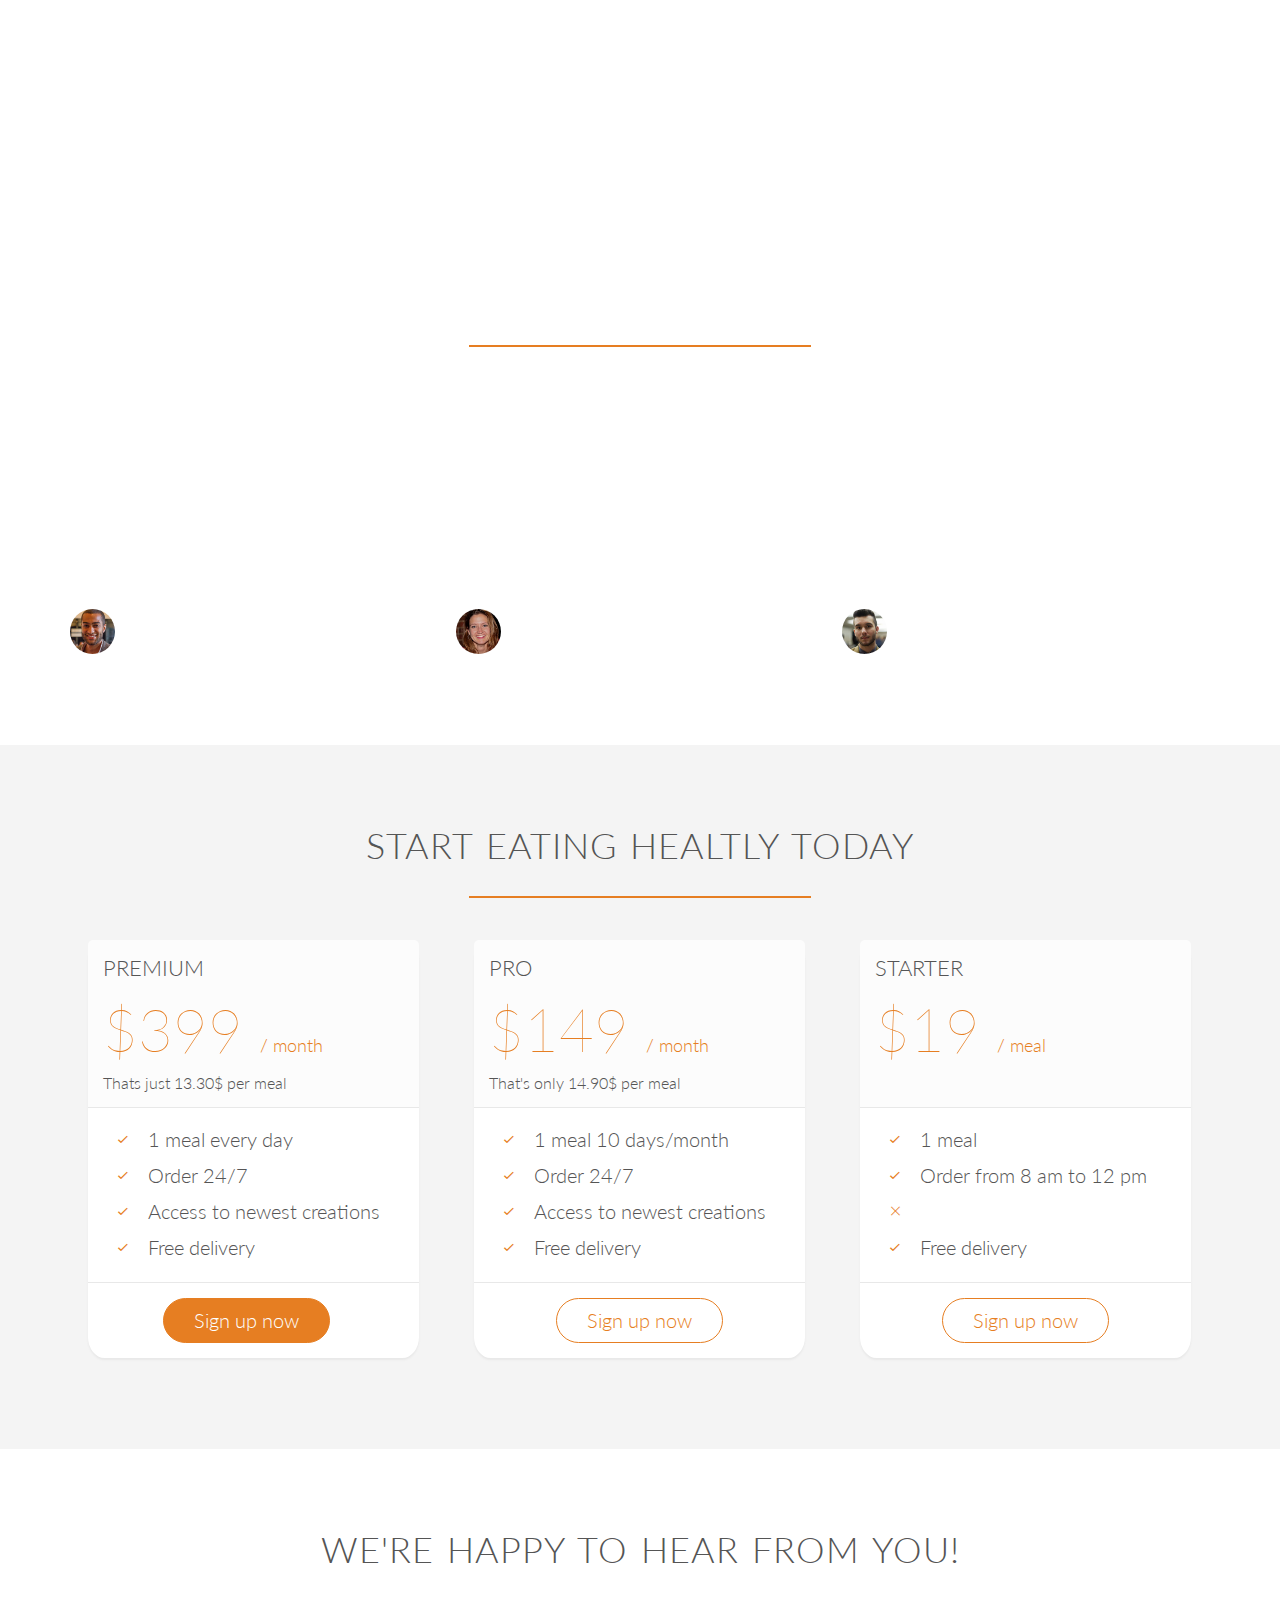
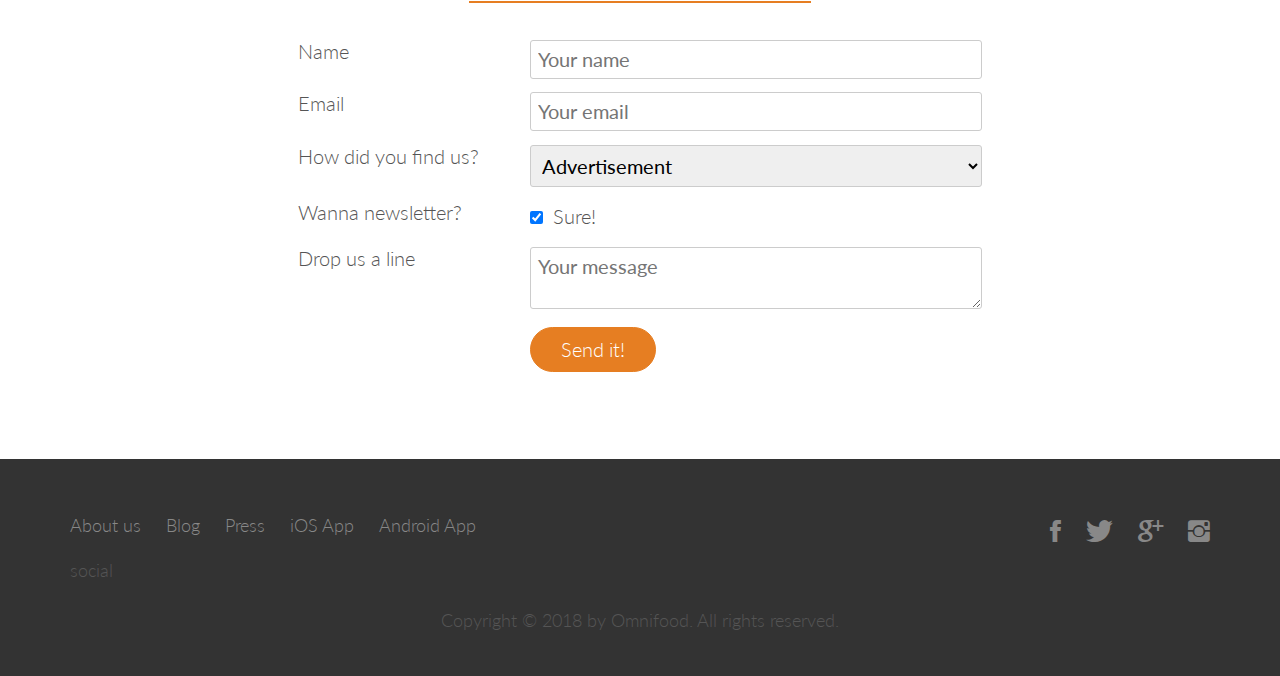
==== commit afb2077f: "animations on scroll" ====
--- a/2catering-company/index.html
+++ b/2catering-company/index.html
@@ -4,10 +4,9 @@
         <link rel="stylesheet" href="./vendors/css/normalize.css">
         <link rel="stylesheet" href="./vendors/css/grid.css">
         <link rel="stylesheet" href="./vendors/css/ionicons.min.css">
+        <link rel="stylesheet" href="./vendors/css/animate.css">
         <link rel="stylesheet" href="./resources/css/style.css">
         <link href="https://fonts.googleapis.com/css?family=Lato:100,300,300i,400" rel="stylesheet">
-        <script src="https://ajax.googleapis.com/ajax/libs/jquery/3.3.1/jquery.min.js"></script>
-        <script src="resources/js/scripts.js"></script>
         <title>Diet Catering</title>
     </head>
     <body>
@@ -17,21 +16,21 @@
                 <img src="./resources/img/logo-white.png" alt="logo" class="logo">
                 <img src="./resources/img/logo.png" alt="logo" class="logo-black">
                 <ul class="main-nav">
-                    <li> <a href="#">Food delivery</a> </li>
-                    <li> <a href="#">How it works</a> </li>
-                    <li> <a href="#">Our cities</a> </li>
-                    <li> <a href="#">Signup</a> </li>
+                    <li> <a href="#features">Food delivery</a> </li>
+                    <li> <a href="#works">How it works</a> </li>
+                    <li> <a href="#cities">Our cities</a> </li>
+                    <li> <a href="#plans">Signup</a> </li>
                 </ul>
                 </div>
             </nav>
             <div class="hero-text-box">
                 <h1>Goodbye junk food.<br> Hello super healthy meals.</h1>
-                <a class="btn btn-full" href="#">Im hungry</a>
-                <a class="btn btn-ghost" href="#">Show me more</a>
+                <a class="btn btn-full js--scroll-to-plan" href="#">Im hungry</a>
+                <a class="btn btn-ghost js--scroll-to-start" href="#">Show me more</a>
             </div>
         </header>
 
-        <section class="section-features">
+        <section class="section-features js--section-features" id="features">
             <div class="row">
                 <h2>Get food fast &mdash; not fast food.</h2>
                 <p class="long-copy">
@@ -40,7 +39,7 @@
                     So let us take care of that, we’re really good at it, we promise!    
                 </p>
             </div>
-            <div class="row">
+            <div class="row js--wp-1">
                 <div class="col span-1-of-4 box">
                 <i class="ion-ios-infinite-outline icon-big"></i>
                     <h3>Up to 365 days/year</h3>
@@ -126,13 +125,13 @@
             </ul>
         </section>
 
-        <section class="section-steps">
+        <section class="section-steps js--section-plans" id="works">
             <div class="row">
                 <h2>How it works &mdash; Simple as 1, 2, 3</h2>
             </div>
             <div class="row">
                 <div class="col span-1-of-2 steps-box">
-                    <img src="resources/img/app-iPhone.png" alt="iPhone app" class="app-screen">
+                    <img src="resources/img/app-iPhone.png" alt="iPhone app" class="app-screen js--wp-2">
                 </div>
                 <div class="col span-1-of-2 steps-box">
                     <div class="works-step">
@@ -154,11 +153,11 @@
             </div>
         </section>
 
-        <section class="section-cities">
+        <section class="section-cities" id="cities">
             <div class="row">
                 <h2>We're currently in these cities</h2>
             </div>
-            <div class="row">
+            <div class="row js--wp-3">
                     <div class="col span-1-of-4 box">
                         <img src="resources/img/lisbon-3.jpg" alt="lisbon">
                         <h3>Lisbon</h3>
@@ -252,13 +251,13 @@
             </div>
         </section>
 
-        <section class="section-plans">
+        <section class="section-plans" id="plans">
             <div class="row">
                 <h2>Start eating healtly today</h2>
             </div>
             <div class="row">
                 <div class="col span-1-of-3">
-                <div class="plan-box">
+                <div class="plan-box js--wp-4">
                     <div>
                         <h3>Premium</h3>
                         <p class="plan-price">$399 <span>/ month</span></p>
@@ -411,6 +410,10 @@
                 </p>
             </div>
         </footer>
+
+        <script src="https://ajax.googleapis.com/ajax/libs/jquery/3.3.1/jquery.min.js"></script>
+        <script src="vendors/js/jquery.waypoints.min.js"></script>
+        <script src="resources/js/scripts.js"></script>    
     </body>
 
 </html>
--- a/2catering-company/resources/css/style.css
+++ b/2catering-company/resources/css/style.css
@@ -260,6 +260,7 @@
     width: 100%;
     background-color: rgba(255, 255, 255, 0.98);
     box-shadow: 0 2px 2px #eeffee;
+    z-index: 9999;
 }
 
 .sticky .main-nav {margin-top: 16px;}
@@ -607,4 +608,27 @@
     color: 888;
     text-align: center;
     margin-top: 30px;
+}
+
+/*---------------------------------*/
+/* ANIMATIONS */
+/*---------------------------------*/
+
+.js--wp-1, 
+.js--wp-2, 
+.js--wp-3 {
+    opacity: 0;
+    -webkit-animation-duration: 1s;
+            animation-duration: 1s;
+}
+
+.js--wp-4 {
+    -webkit-animation-duration: 1s;
+            animation-duration: 1s;
+}
+
+.js--wp-1.animated,
+.js--wp-2.animated,
+.js--wp-3.animated {
+    opacity: 1;
 }